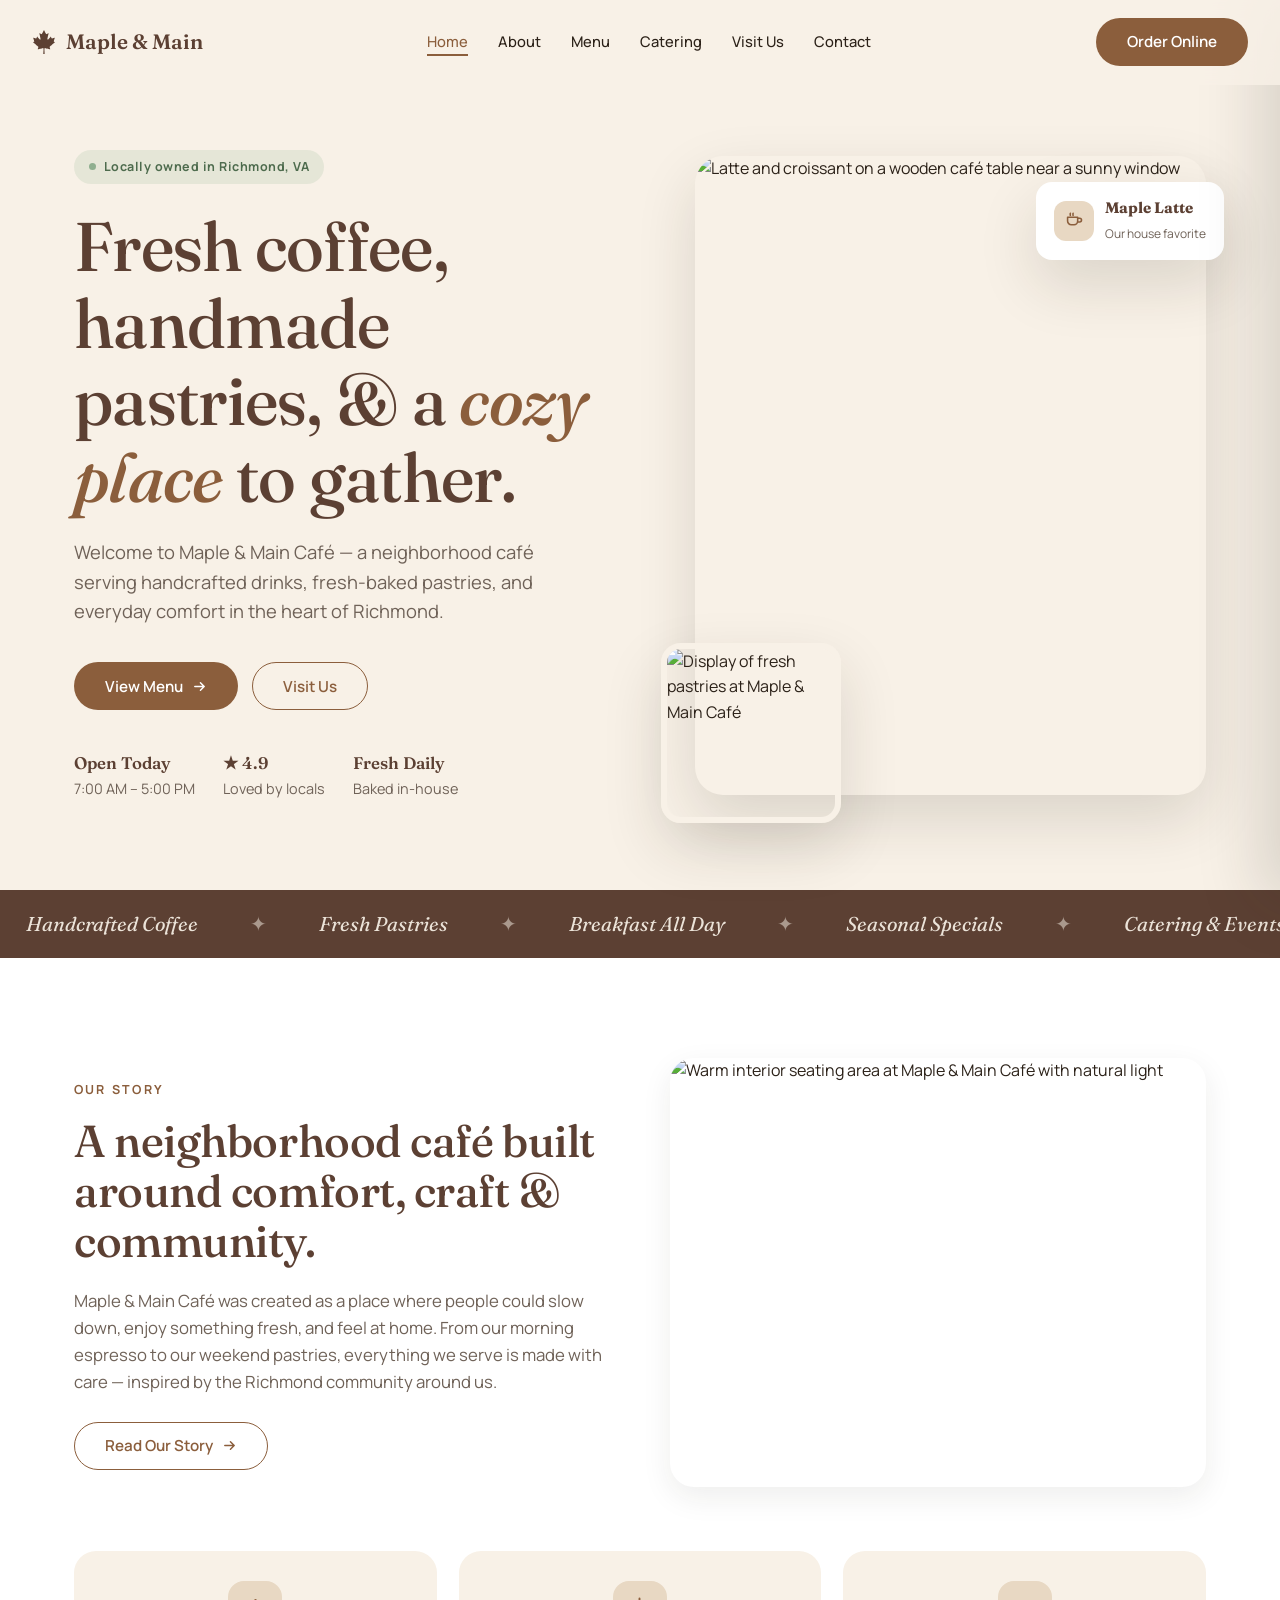
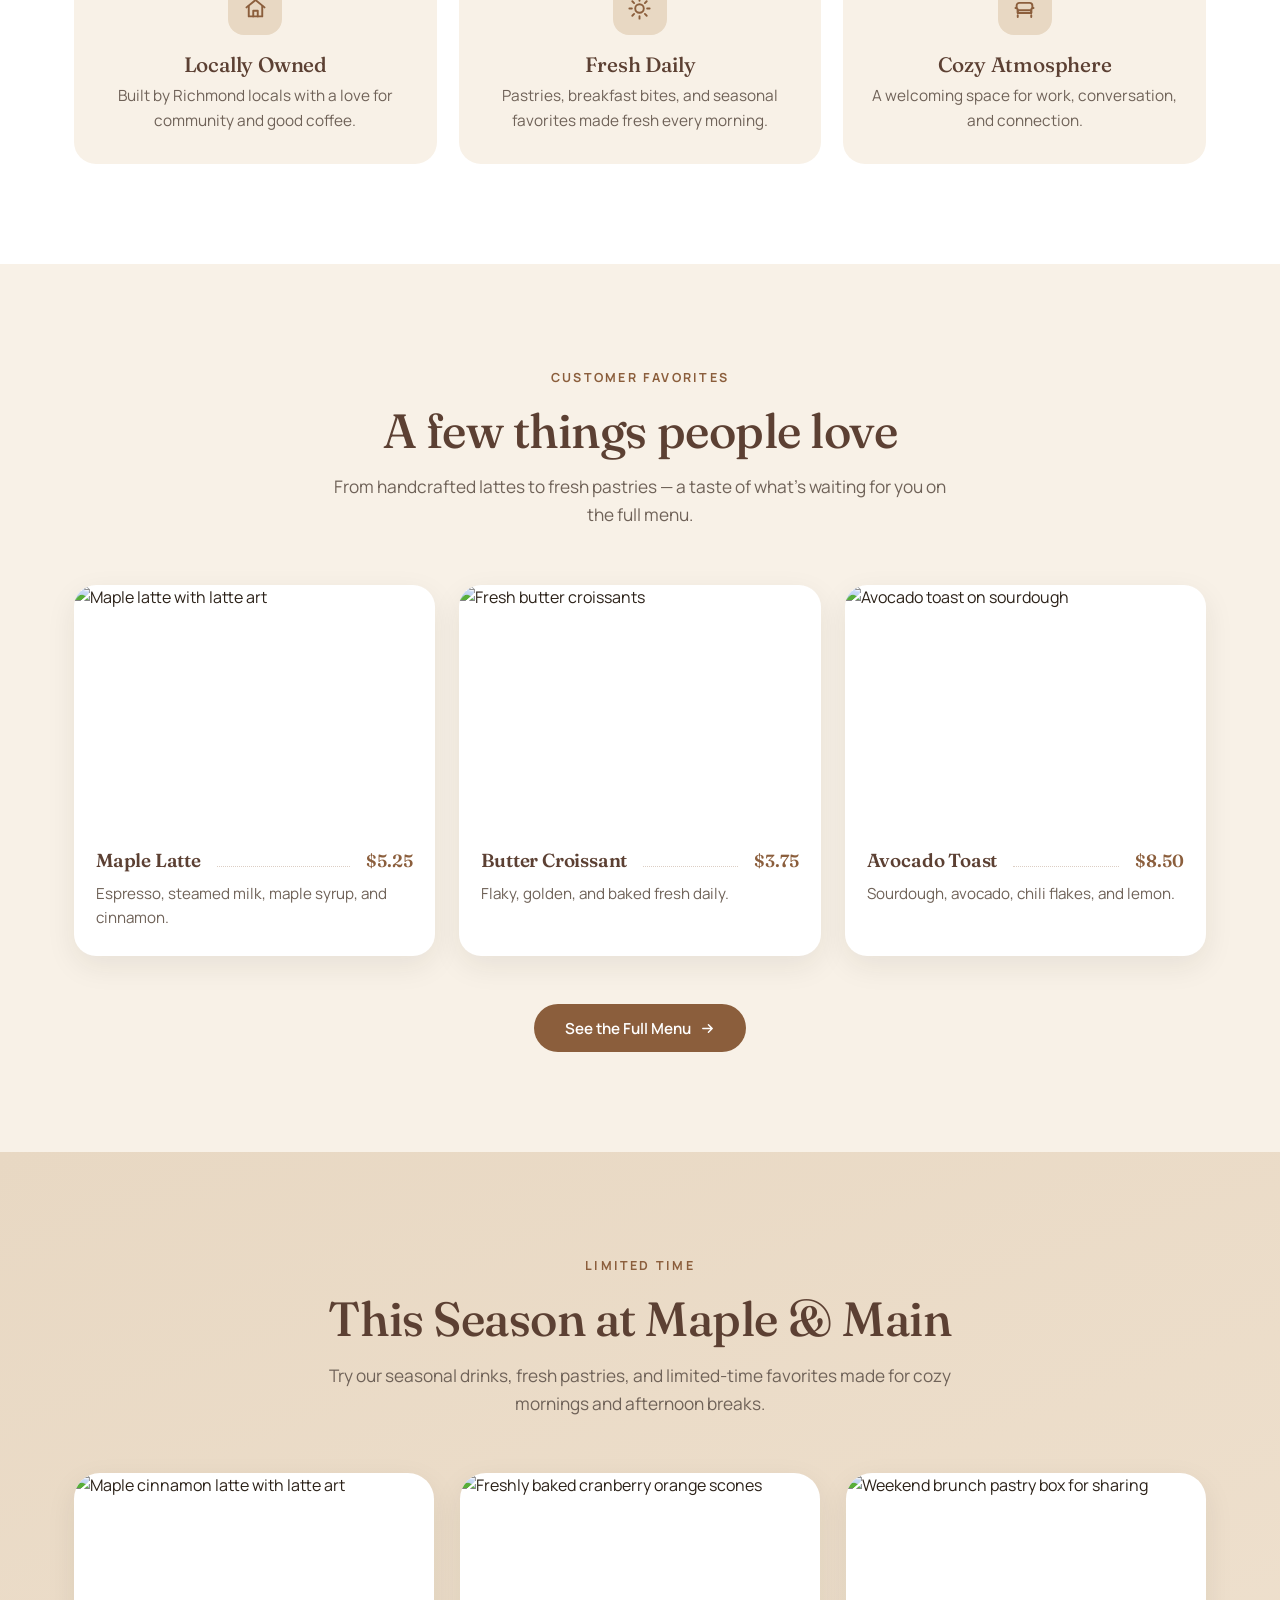
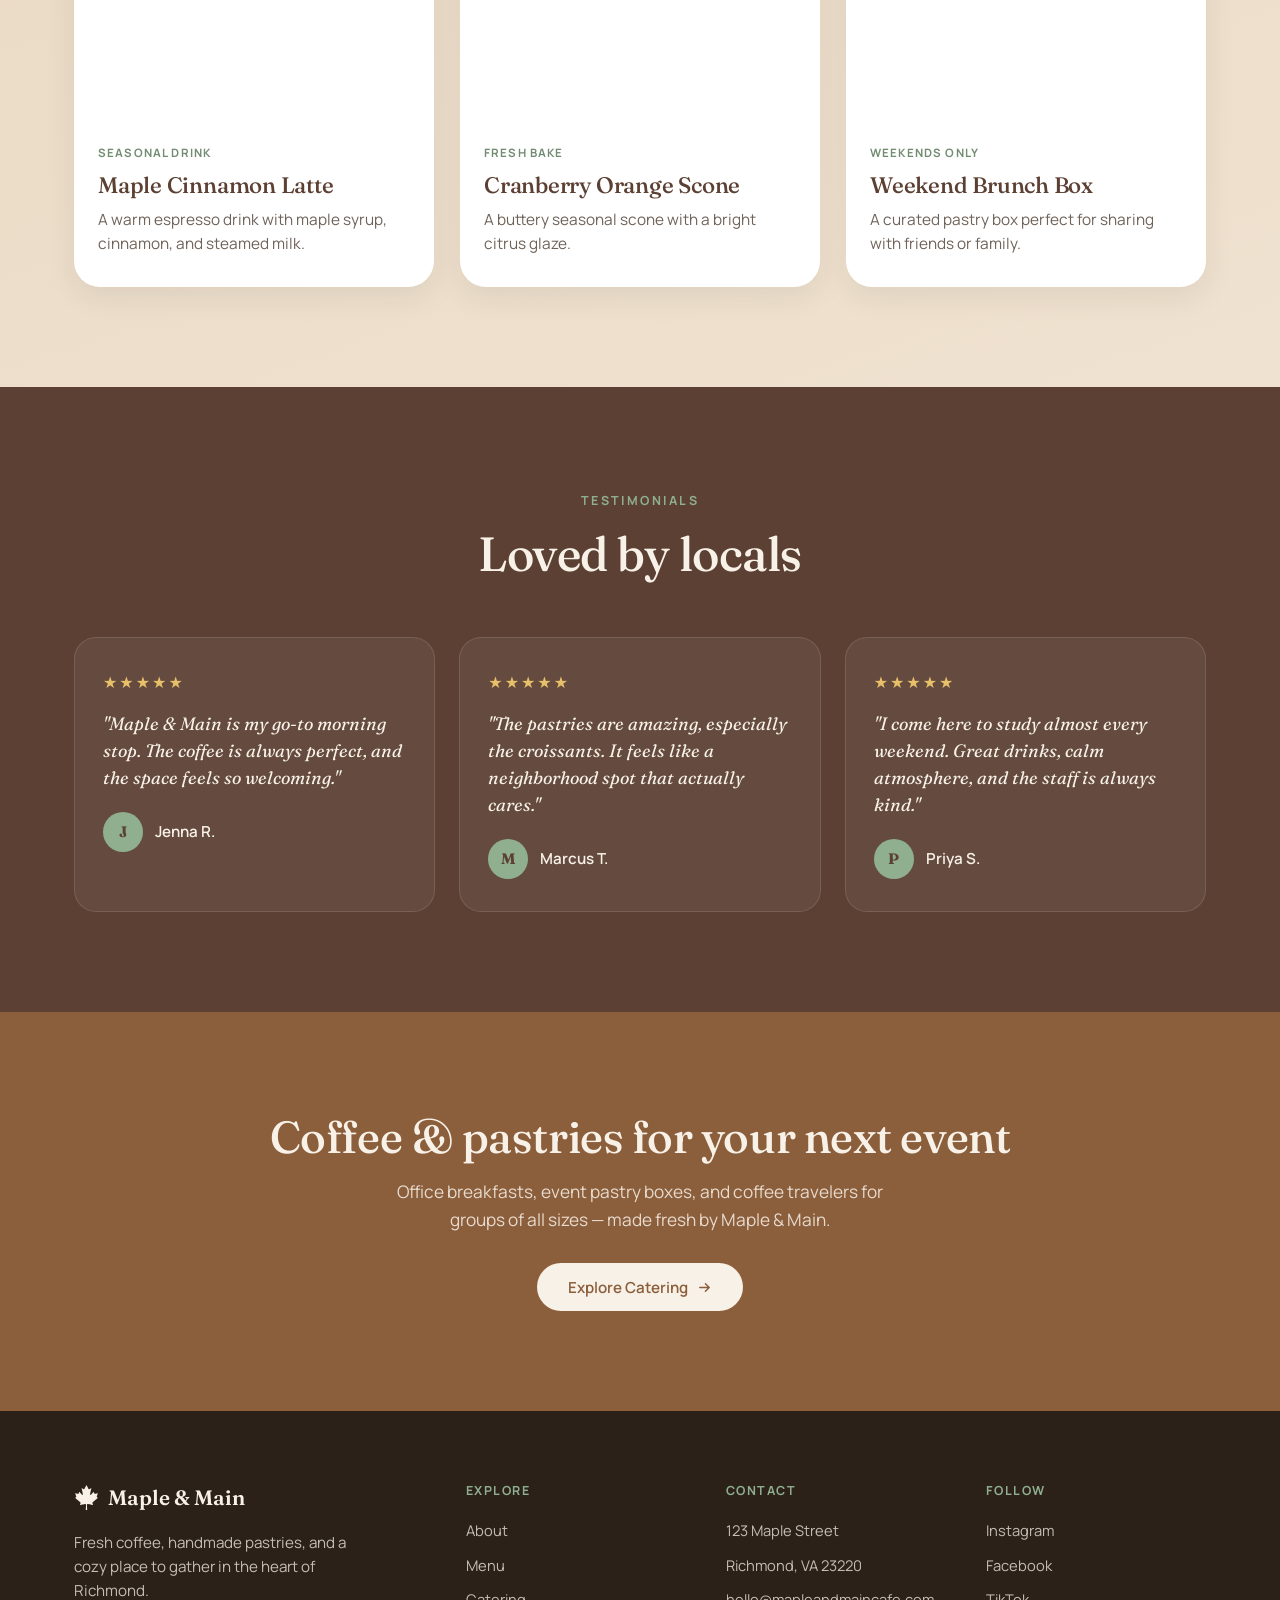
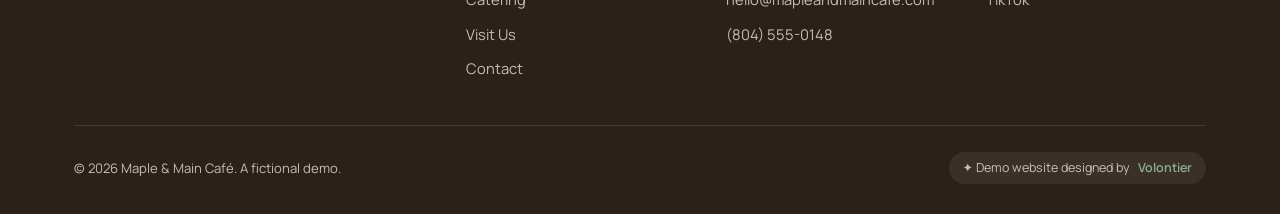
==== maple-main/index.html @ 5ce536a3 "Add Maple & Main café demo site and link from portfolio A multi-page (home, menu, about, catering, v" ====
<!DOCTYPE html>
<html lang="en">
<head>
  <meta charset="UTF-8" />
  <meta name="viewport" content="width=device-width, initial-scale=1.0" />
  <title>Maple &amp; Main Café | Coffee, Pastries &amp; Catering in Richmond, VA</title>
  <meta name="description" content="Maple & Main Café — handcrafted coffee, fresh-baked pastries, breakfast favorites, and catering in Richmond, Virginia. A cozy neighborhood café." />
  <meta name="keywords" content="Richmond café, Richmond coffee shop, local café Richmond VA, fresh pastries Richmond, café catering Richmond" />
  <meta name="robots" content="index, follow" />
  <meta name="author" content="Volontier" />
  <meta property="og:title" content="Maple & Main Café | Coffee, Pastries & Catering in Richmond, VA" />
  <meta property="og:description" content="Handcrafted coffee, fresh-baked pastries, and a cozy place to gather in the heart of Richmond." />
  <!-- Fictional demo business built by Volontier for portfolio purposes. -->
  <link rel="preconnect" href="https://fonts.googleapis.com" />
  <link rel="preconnect" href="https://fonts.gstatic.com" crossorigin />
  <link href="https://fonts.googleapis.com/css2?family=Fraunces:ital,opsz,wght@0,9..144,400;0,9..144,500;0,9..144,600;1,9..144,400&family=Manrope:wght@400;500;600;700&display=swap" rel="stylesheet" />
  <link rel="icon" type="image/svg+xml" href="leaf.svg" />
  <link rel="stylesheet" href="styles.css" />
</head>
<body>

  <nav id="nav">
    <a href="index.html" class="brand"><span class="leaf" aria-hidden="true"></span> Maple &amp; Main</a>
    <ul class="nav-links">
      <li><a href="index.html" class="active">Home</a></li>
      <li><a href="about.html">About</a></li>
      <li><a href="menu.html">Menu</a></li>
      <li><a href="catering.html">Catering</a></li>
      <li><a href="visit.html">Visit Us</a></li>
      <li><a href="contact.html">Contact</a></li>
    </ul>
    <div class="nav-right"><a href="menu.html" class="btn btn-primary">Order Online</a></div>
    <button class="hamburger" id="hamburger" aria-label="Toggle menu"><span></span><span></span><span></span></button>
  </nav>
  <div class="menu-overlay" id="overlay"></div>
  <div class="mobile-menu" id="mobileMenu">
    <a href="index.html" class="active">Home</a>
    <a href="about.html">About</a>
    <a href="menu.html">Menu</a>
    <a href="catering.html">Catering</a>
    <a href="visit.html">Visit Us</a>
    <a href="contact.html">Contact</a>
    <a href="menu.html" class="btn btn-primary">Order Online</a>
  </div>

  <!-- HERO -->
  <header class="hero">
    <div class="wrap hero-grid">
      <div class="hero-text reveal">
        <span class="badge"><span class="dot"></span> Locally owned in Richmond, VA</span>
        <h1>Fresh coffee, handmade pastries, &amp; a <span class="accent">cozy place</span> to gather.</h1>
        <p class="hero-sub">Welcome to Maple &amp; Main Café — a neighborhood café serving handcrafted drinks, fresh-baked pastries, and everyday comfort in the heart of Richmond.</p>
        <div class="hero-btns">
          <a href="menu.html" class="btn btn-primary">View Menu
            <svg width="15" height="15" viewBox="0 0 16 16" fill="none"><path d="M3 8h10M9 4l4 4-4 4" stroke="currentColor" stroke-width="1.6" stroke-linecap="round" stroke-linejoin="round"/></svg>
          </a>
          <a href="visit.html" class="btn btn-secondary">Visit Us</a>
        </div>
        <div class="hero-meta">
          <div><strong>Open Today</strong> 7:00 AM – 5:00 PM</div>
          <div><strong>★ 4.9</strong> Loved by locals</div>
          <div><strong>Fresh Daily</strong> Baked in-house</div>
        </div>
      </div>
      <div class="hero-visual reveal">
        <img class="hero-img-main" src="https://images.unsplash.com/photo-1442512595331-e89e73853f31?auto=format&fit=crop&w=900&q=80" alt="Latte and croissant on a wooden café table near a sunny window" loading="eager" />
        <img class="hero-img-float" src="https://images.unsplash.com/photo-1481833761820-0509d3217039?auto=format&fit=crop&w=400&q=80" alt="Display of fresh pastries at Maple & Main Café" loading="lazy" />
        <div class="hero-chip"><span class="chip-ic"><svg viewBox="0 0 24 24"><path d="M5 8h11v4a4 4 0 0 1-4 4H9a4 4 0 0 1-4-4V8Z"/><path d="M16 9h2.2a2 2 0 0 1 0 4H16"/><path d="M8 3.6c-.4.8 0 1.6 0 2.4M11 3.6c-.4.8 0 1.6 0 2.4"/></svg></span><div><strong>Maple Latte</strong><span>Our house favorite</span></div></div>
      </div>
    </div>
  </header>

  <!-- MARQUEE -->
  <div class="marquee" aria-hidden="true">
    <div class="marquee-track">
      <span>Handcrafted Coffee</span><span class="star">✦</span>
      <span>Fresh Pastries</span><span class="star">✦</span>
      <span>Breakfast All Day</span><span class="star">✦</span>
      <span>Seasonal Specials</span><span class="star">✦</span>
      <span>Catering &amp; Events</span><span class="star">✦</span>
      <span>Handcrafted Coffee</span><span class="star">✦</span>
      <span>Fresh Pastries</span><span class="star">✦</span>
      <span>Breakfast All Day</span><span class="star">✦</span>
      <span>Seasonal Specials</span><span class="star">✦</span>
      <span>Catering &amp; Events</span><span class="star">✦</span>
    </div>
  </div>

  <!-- ABOUT TEASER -->
  <section class="about">
    <div class="wrap">
      <div class="about-grid">
        <div class="about-text reveal">
          <span class="eyebrow">Our Story</span>
          <h2>A neighborhood café built around comfort, craft &amp; community.</h2>
          <p>Maple &amp; Main Café was created as a place where people could slow down, enjoy something fresh, and feel at home. From our morning espresso to our weekend pastries, everything we serve is made with care — inspired by the Richmond community around us.</p>
          <a href="about.html" class="btn btn-secondary" style="margin-top:8px;">Read Our Story
            <svg width="15" height="15" viewBox="0 0 16 16" fill="none"><path d="M3 8h10M9 4l4 4-4 4" stroke="currentColor" stroke-width="1.6" stroke-linecap="round" stroke-linejoin="round"/></svg>
          </a>
        </div>
        <img class="about-img reveal" src="https://images.unsplash.com/photo-1554118811-1e0d58224f24?auto=format&fit=crop&w=900&q=80" alt="Warm interior seating area at Maple & Main Café with natural light" loading="lazy" />
      </div>
      <div class="highlights">
        <div class="hl-card reveal"><div class="feat-ic"><svg viewBox="0 0 24 24"><path d="M4 11l8-6.5 8 6.5"/><path d="M6 9.8V19h12V9.8"/><path d="M10 19v-5h4v5"/></svg></div><h3>Locally Owned</h3><p>Built by Richmond locals with a love for community and good coffee.</p></div>
        <div class="hl-card reveal"><div class="feat-ic"><svg viewBox="0 0 24 24"><circle cx="12" cy="12" r="3.8"/><path d="M12 3v2.2M12 18.8V21M3 12h2.2M18.8 12H21M5.6 5.6l1.6 1.6M16.8 16.8l1.6 1.6M18.4 5.6l-1.6 1.6M7.2 16.8l-1.6 1.6"/></svg></div><h3>Fresh Daily</h3><p>Pastries, breakfast bites, and seasonal favorites made fresh every morning.</p></div>
        <div class="hl-card reveal"><div class="feat-ic"><svg viewBox="0 0 24 24"><path d="M5 11V9.5A2.5 2.5 0 0 1 7.5 7h9A2.5 2.5 0 0 1 19 9.5V11"/><path d="M4 11.5A2 2 0 0 1 6 13.5V16h12v-2.5a2 2 0 0 1 2-2"/><path d="M6 18v1.5M18 18v1.5"/><path d="M6 16v-2.5h12V16"/></svg></div><h3>Cozy Atmosphere</h3><p>A welcoming space for work, conversation, and connection.</p></div>
      </div>
    </div>
  </section>

  <!-- FEATURED FAVORITES -->
  <section>
    <div class="wrap">
      <div class="section-head center reveal">
        <span class="eyebrow">Customer Favorites</span>
        <h2>A few things people love</h2>
        <p>From handcrafted lattes to fresh pastries — a taste of what's waiting for you on the full menu.</p>
      </div>
      <div class="fav-grid">
        <article class="fav-card reveal">
          <img src="https://images.unsplash.com/photo-1572442388796-11668a67e53d?auto=format&fit=crop&w=700&q=80" alt="Maple latte with latte art" loading="lazy" />
          <div class="fav-body"><div class="mi-head"><h3>Maple Latte</h3><span class="mi-dots"></span><span class="mi-price">$5.25</span></div><p class="mi-desc">Espresso, steamed milk, maple syrup, and cinnamon.</p></div>
        </article>
        <article class="fav-card reveal">
          <img src="https://images.unsplash.com/photo-1509440159596-0249088772ff?auto=format&fit=crop&w=700&q=80" alt="Fresh butter croissants" loading="lazy" />
          <div class="fav-body"><div class="mi-head"><h3>Butter Croissant</h3><span class="mi-dots"></span><span class="mi-price">$3.75</span></div><p class="mi-desc">Flaky, golden, and baked fresh daily.</p></div>
        </article>
        <article class="fav-card reveal">
          <img src="https://images.unsplash.com/photo-1588137378633-dea1336ce1e2?auto=format&fit=crop&w=700&q=80" alt="Avocado toast on sourdough" loading="lazy" />
          <div class="fav-body"><div class="mi-head"><h3>Avocado Toast</h3><span class="mi-dots"></span><span class="mi-price">$8.50</span></div><p class="mi-desc">Sourdough, avocado, chili flakes, and lemon.</p></div>
        </article>
      </div>
      <div class="menu-cta reveal"><a href="menu.html" class="btn btn-primary">See the Full Menu
        <svg width="15" height="15" viewBox="0 0 16 16" fill="none"><path d="M3 8h10M9 4l4 4-4 4" stroke="currentColor" stroke-width="1.6" stroke-linecap="round" stroke-linejoin="round"/></svg>
      </a></div>
    </div>
  </section>

  <!-- SEASONAL SPECIALS -->
  <section class="specials">
    <div class="wrap">
      <div class="section-head center reveal">
        <span class="eyebrow">Limited Time</span>
        <h2>This Season at Maple &amp; Main</h2>
        <p>Try our seasonal drinks, fresh pastries, and limited-time favorites made for cozy mornings and afternoon breaks.</p>
      </div>
      <div class="specials-grid">
        <article class="special-card reveal">
          <img src="https://images.unsplash.com/photo-1572442388796-11668a67e53d?auto=format&fit=crop&w=700&q=80" alt="Maple cinnamon latte with latte art" loading="lazy" />
          <div class="sc-body"><span class="sc-tag">Seasonal Drink</span><h3>Maple Cinnamon Latte</h3><p>A warm espresso drink with maple syrup, cinnamon, and steamed milk.</p></div>
        </article>
        <article class="special-card reveal">
          <img src="https://images.unsplash.com/photo-1509440159596-0249088772ff?auto=format&fit=crop&w=700&q=80" alt="Freshly baked cranberry orange scones" loading="lazy" />
          <div class="sc-body"><span class="sc-tag">Fresh Bake</span><h3>Cranberry Orange Scone</h3><p>A buttery seasonal scone with a bright citrus glaze.</p></div>
        </article>
        <article class="special-card reveal">
          <img src="https://images.unsplash.com/photo-1517433670267-08bbd4be890f?auto=format&fit=crop&w=700&q=80" alt="Weekend brunch pastry box for sharing" loading="lazy" />
          <div class="sc-body"><span class="sc-tag">Weekends Only</span><h3>Weekend Brunch Box</h3><p>A curated pastry box perfect for sharing with friends or family.</p></div>
        </article>
      </div>
    </div>
  </section>

  <!-- REVIEWS -->
  <section class="reviews">
    <div class="wrap">
      <div class="section-head center reveal"><span class="eyebrow">Testimonials</span><h2>Loved by locals</h2></div>
      <div class="reviews-grid">
        <article class="review-card reveal"><div class="stars" aria-label="5 out of 5 stars">★★★★★</div><p>"Maple &amp; Main is my go-to morning stop. The coffee is always perfect, and the space feels so welcoming."</p><div class="reviewer"><span class="avatar">J</span><span>Jenna R.</span></div></article>
        <article class="review-card reveal"><div class="stars" aria-label="5 out of 5 stars">★★★★★</div><p>"The pastries are amazing, especially the croissants. It feels like a neighborhood spot that actually cares."</p><div class="reviewer"><span class="avatar">M</span><span>Marcus T.</span></div></article>
        <article class="review-card reveal"><div class="stars" aria-label="5 out of 5 stars">★★★★★</div><p>"I come here to study almost every weekend. Great drinks, calm atmosphere, and the staff is always kind."</p><div class="reviewer"><span class="avatar">P</span><span>Priya S.</span></div></article>
      </div>
    </div>
  </section>

  <!-- CATERING CTA BAND -->
  <section class="cta-band">
    <div class="wrap reveal">
      <h2>Coffee &amp; pastries for your next event</h2>
      <p>Office breakfasts, event pastry boxes, and coffee travelers for groups of all sizes — made fresh by Maple &amp; Main.</p>
      <a href="catering.html" class="btn btn-light">Explore Catering
        <svg width="15" height="15" viewBox="0 0 16 16" fill="none"><path d="M3 8h10M9 4l4 4-4 4" stroke="currentColor" stroke-width="1.6" stroke-linecap="round" stroke-linejoin="round"/></svg>
      </a>
    </div>
  </section>

  <!-- FOOTER -->
  <footer>
    <div class="wrap">
      <div class="footer-grid">
        <div class="footer-brand">
          <a href="index.html" class="brand"><span class="leaf" aria-hidden="true"></span> Maple &amp; Main</a>
          <p>Fresh coffee, handmade pastries, and a cozy place to gather in the heart of Richmond.</p>
        </div>
        <div class="footer-col"><h4>Explore</h4><ul><li><a href="about.html">About</a></li><li><a href="menu.html">Menu</a></li><li><a href="catering.html">Catering</a></li><li><a href="visit.html">Visit Us</a></li><li><a href="contact.html">Contact</a></li></ul></div>
        <div class="footer-col"><h4>Contact</h4><ul><li>123 Maple Street</li><li>Richmond, VA 23220</li><li><a href="mailto:hello@mapleandmaincafe.com">hello@mapleandmaincafe.com</a></li><li><a href="tel:+18045550148">(804) 555-0148</a></li></ul></div>
        <div class="footer-col"><h4>Follow</h4><ul><li><a href="#">Instagram</a></li><li><a href="#">Facebook</a></li><li><a href="#">TikTok</a></li></ul></div>
      </div>
      <div class="footer-bottom">
        <span>© 2026 Maple &amp; Main Café. A fictional demo.</span>
        <span class="demo-credit">✦ Demo website designed by <a href="../portfolio.html">Volontier</a></span>
      </div>
    </div>
  </footer>

  <button class="to-top" id="toTop" aria-label="Back to top">↑</button>
  <script src="script.js"></script>
</body>
</html>
---- maple-main/styles.css ----
/* =====================================================
   MAPLE & MAIN CAFÉ — shared styles (multi-page demo)
   Demo website designed by Volontier for portfolio use.
   ===================================================== */

:root {
  --cream:      #F8F1E7;
  --warm-brown: #5C4033;
  --coffee:     #8B5E3C;
  --coffee-dk:  #6F472E;
  --sage:       #8FAF8F;
  --beige:      #E8D8C3;
  --dark:       #2B2118;
  --muted:      #6F6258;
  --white:      #FFFFFF;
  --shadow:     0 10px 30px rgba(43, 33, 24, 0.08);
  --shadow-lg:  0 24px 60px rgba(43, 33, 24, 0.14);
  --ease:       cubic-bezier(0.22, 1, 0.36, 1);
  --maxw:       1180px;
}

* { margin: 0; padding: 0; box-sizing: border-box; }

html { scroll-behavior: smooth; scroll-padding-top: 88px; }

body {
  font-family: 'Manrope', system-ui, sans-serif;
  color: var(--dark);
  background: var(--cream);
  line-height: 1.6;
  -webkit-font-smoothing: antialiased;
  overflow-x: hidden;
}

h1, h2, h3, .display {
  font-family: 'Fraunces', Georgia, serif;
  font-weight: 500;
  color: var(--warm-brown);
  line-height: 1.12;
  letter-spacing: -0.01em;
}

a { color: inherit; text-decoration: none; }
img { display: block; max-width: 100%; }

.wrap { max-width: var(--maxw); margin: 0 auto; padding: 0 24px; }

section { padding: 100px 0; }

.eyebrow {
  font-size: 0.78rem;
  font-weight: 700;
  letter-spacing: 0.18em;
  text-transform: uppercase;
  color: var(--coffee);
  margin-bottom: 16px;
  display: inline-block;
}

.section-head { max-width: 640px; margin-bottom: 56px; }
.section-head.center { margin-left: auto; margin-right: auto; text-align: center; }
.section-head h2 { font-size: clamp(2rem, 4vw, 3rem); margin-bottom: 16px; }
.section-head p { color: var(--muted); font-size: 1.08rem; }

/* ---------- Buttons ---------- */
.btn {
  display: inline-flex; align-items: center; gap: 9px;
  font-family: 'Manrope', sans-serif;
  font-weight: 600; font-size: 0.95rem;
  padding: 15px 30px; border-radius: 999px;
  cursor: pointer; border: 1.5px solid transparent;
  transition: transform 0.25s var(--ease), background 0.25s, box-shadow 0.25s, color 0.25s;
  min-height: 48px; line-height: 1;
}
.btn svg { transition: transform 0.25s var(--ease); }
.btn:hover svg { transform: translateX(3px); }
.btn-primary { background: var(--coffee); color: var(--white); }
.btn-primary:hover { background: var(--coffee-dk); transform: translateY(-2px); box-shadow: 0 12px 26px rgba(139,94,60,0.32); }
.btn-secondary { background: transparent; color: var(--coffee); border-color: var(--coffee); }
.btn-secondary:hover { background: var(--beige); transform: translateY(-2px); }
.btn-light { background: var(--white); color: var(--warm-brown); }
.btn-light:hover { transform: translateY(-2px); box-shadow: var(--shadow); }

/* ---------- Nav ---------- */
nav {
  position: fixed; top: 0; left: 0; right: 0; z-index: 100;
  display: flex; align-items: center; justify-content: space-between;
  padding: 18px 32px;
  background: rgba(248, 241, 231, 0.82);
  backdrop-filter: blur(14px);
  -webkit-backdrop-filter: blur(14px);
  border-bottom: 1px solid transparent;
  transition: padding 0.3s var(--ease), background 0.3s, border-color 0.3s, box-shadow 0.3s;
}
nav.scrolled { padding: 12px 32px; border-color: rgba(92,64,51,0.1); box-shadow: 0 4px 24px rgba(43,33,24,0.05); }
.brand { display: flex; align-items: center; gap: 9px; font-family: 'Fraunces', serif; font-size: 1.3rem; font-weight: 600; color: var(--warm-brown); }
.brand .leaf {
  width: 1.2em; height: 1.2em; flex-shrink: 0;
  background-color: currentColor;
  -webkit-mask: url('leaf.svg?v=2') center / contain no-repeat;
  mask: url('leaf.svg?v=2') center / contain no-repeat;
  display: inline-block;
}

/* ---------- Icon system ---------- */
.line-ic {
  width: 22px; height: 22px; flex-shrink: 0;
  stroke: var(--coffee); fill: none; stroke-width: 1.6;
  stroke-linecap: round; stroke-linejoin: round;
}
.feat-ic {
  width: 54px; height: 54px; border-radius: 16px; flex-shrink: 0;
  background: var(--beige); color: var(--coffee);
  display: grid; place-items: center;
}
.feat-ic svg {
  width: 27px; height: 27px;
  stroke: currentColor; fill: none; stroke-width: 1.7;
  stroke-linecap: round; stroke-linejoin: round;
}
.nav-links { display: flex; align-items: center; gap: 30px; list-style: none; }
.nav-links a { font-size: 0.92rem; font-weight: 500; color: var(--dark); position: relative; transition: color 0.2s; }
.nav-links a::after { content: ''; position: absolute; left: 0; bottom: -5px; width: 0; height: 2px; background: var(--coffee); transition: width 0.28s var(--ease); }
.nav-links a:hover { color: var(--coffee); }
.nav-links a:hover::after { width: 100%; }
.nav-links a.active { color: var(--coffee); }
.nav-links a.active::after { width: 100%; }
.nav-right { display: flex; align-items: center; gap: 18px; }

.hamburger { display: none; flex-direction: column; gap: 5px; cursor: pointer; padding: 6px; background: none; border: none; }
.hamburger span { width: 24px; height: 2px; background: var(--warm-brown); border-radius: 2px; transition: transform 0.3s, opacity 0.3s; }
.hamburger.open span:nth-child(1) { transform: translateY(7px) rotate(45deg); }
.hamburger.open span:nth-child(2) { opacity: 0; }
.hamburger.open span:nth-child(3) { transform: translateY(-7px) rotate(-45deg); }

.mobile-menu {
  position: fixed; top: 0; right: 0; bottom: 0; width: min(78vw, 320px);
  background: var(--cream); z-index: 99; padding: 100px 32px 32px;
  display: flex; flex-direction: column; gap: 6px;
  transform: translateX(100%); transition: transform 0.4s var(--ease);
  box-shadow: -20px 0 60px rgba(43,33,24,0.15);
}
.mobile-menu.open { transform: translateX(0); }
.mobile-menu a { font-family: 'Fraunces', serif; font-size: 1.3rem; color: var(--warm-brown); padding: 12px 0; border-bottom: 1px solid rgba(92,64,51,0.08); }
.mobile-menu a.active { color: var(--coffee); }
.mobile-menu .btn { margin-top: 20px; justify-content: center; }
.menu-overlay { position: fixed; inset: 0; background: rgba(43,33,24,0.4); z-index: 98; opacity: 0; pointer-events: none; transition: opacity 0.3s; }
.menu-overlay.open { opacity: 1; pointer-events: auto; }

/* ---------- Page hero (interior pages) ---------- */
.page-hero {
  padding: 160px 0 70px;
  text-align: center;
  background: linear-gradient(170deg, var(--beige) 0%, var(--cream) 100%);
  position: relative;
}
.page-hero h1 { font-size: clamp(2.4rem, 5vw, 3.6rem); margin-bottom: 16px; }
.page-hero h1 .accent { font-style: italic; color: var(--coffee); }
.page-hero p { color: var(--muted); font-size: 1.12rem; max-width: 580px; margin: 0 auto; }
.crumbs { font-size: 0.82rem; color: var(--muted); margin-bottom: 18px; }
.crumbs a { color: var(--coffee); font-weight: 600; }
.crumbs span { margin: 0 8px; opacity: 0.5; }

/* ---------- Home hero ---------- */
.hero { padding: 150px 0 90px; position: relative; }
.hero-grid { display: grid; grid-template-columns: 1.05fr 0.95fr; gap: 56px; align-items: center; }
.badge {
  display: inline-flex; align-items: center; gap: 8px;
  background: rgba(143,175,143,0.18); color: #4d6b4d;
  font-size: 0.78rem; font-weight: 700; letter-spacing: 0.04em;
  padding: 7px 15px; border-radius: 999px; margin-bottom: 24px;
}
.badge .dot { width: 7px; height: 7px; border-radius: 50%; background: var(--sage); }
.hero h1 { font-size: clamp(2.6rem, 5.4vw, 4.3rem); margin-bottom: 22px; }
.hero h1 .accent { font-style: italic; color: var(--coffee); }
.hero-sub { font-size: 1.15rem; color: var(--muted); max-width: 480px; margin-bottom: 36px; }
.hero-btns { display: flex; gap: 14px; flex-wrap: wrap; }
.hero-meta { display: flex; gap: 28px; margin-top: 40px; flex-wrap: wrap; }
.hero-meta div { font-size: 0.9rem; color: var(--muted); }
.hero-meta strong { display: block; font-family: 'Fraunces', serif; font-size: 1.05rem; color: var(--warm-brown); font-weight: 600; }

.hero-visual { position: relative; }
.hero-img-main { width: 100%; aspect-ratio: 4/5; object-fit: cover; border-radius: 28px; box-shadow: var(--shadow-lg); }
.hero-img-float {
  position: absolute; bottom: -28px; left: -34px;
  width: 180px; aspect-ratio: 1; object-fit: cover;
  border-radius: 20px; border: 6px solid var(--cream); box-shadow: var(--shadow-lg);
}
.hero-chip {
  position: absolute; top: 26px; right: -18px;
  background: var(--white); border-radius: 16px; padding: 14px 18px;
  box-shadow: var(--shadow-lg); display: flex; align-items: center; gap: 11px;
}
.hero-chip .chip-icon { font-size: 1.5rem; }
.hero-chip strong { font-family: 'Fraunces', serif; color: var(--warm-brown); font-size: 0.95rem; display: block; }
.hero-chip span { font-size: 0.75rem; color: var(--muted); }

/* ---------- Marquee ---------- */
.marquee { background: var(--warm-brown); color: var(--cream); padding: 18px 0; overflow: hidden; white-space: nowrap; }
.marquee-track { display: inline-flex; gap: 0; animation: scroll 28s linear infinite; }
.marquee-track span { font-family: 'Fraunces', serif; font-style: italic; font-size: 1.25rem; padding: 0 26px; opacity: 0.92; }
.marquee-track .star { opacity: 0.5; font-style: normal; }
@keyframes scroll { to { transform: translateX(-50%); } }

/* ---------- About ---------- */
.about { background: var(--white); }
.about-grid { display: grid; grid-template-columns: 1fr 1fr; gap: 60px; align-items: center; }
.about-text h2 { font-size: clamp(1.9rem, 3.6vw, 2.8rem); margin-bottom: 22px; }
.about-text p { color: var(--muted); margin-bottom: 18px; font-size: 1.05rem; }
.about-img { width: 100%; aspect-ratio: 5/4; object-fit: cover; border-radius: 24px; box-shadow: var(--shadow); }
.highlights { display: grid; grid-template-columns: repeat(3, 1fr); gap: 22px; margin-top: 64px; }
.hl-card { background: var(--cream); border-radius: 22px; padding: 30px 26px; text-align: center; transition: transform 0.3s var(--ease), box-shadow 0.3s; }
.hl-card:hover { transform: translateY(-5px); box-shadow: var(--shadow); }
.hl-card .feat-ic { margin: 0 auto 18px; }
.hl-card h3 { font-size: 1.3rem; margin-bottom: 8px; }
.hl-card p { color: var(--muted); font-size: 0.96rem; }

/* values list (about page) */
.values { background: var(--cream); }
.values-grid { display: grid; grid-template-columns: repeat(2, 1fr); gap: 24px; }
.value-card { background: var(--white); border-radius: 20px; padding: 30px 28px; box-shadow: var(--shadow); display: flex; gap: 20px; align-items: flex-start; transition: transform 0.3s var(--ease), box-shadow 0.3s; }
.value-card:hover { transform: translateY(-4px); box-shadow: var(--shadow-lg); }
.value-card h3 { font-size: 1.25rem; margin-bottom: 6px; }
.value-card p { color: var(--muted); font-size: 0.97rem; }

/* about — story + stats + founder note */
.about-lead { font-size: 1.18rem; color: var(--dark); margin-bottom: 18px; }
.stat-band { background: var(--warm-brown); }
.stat-grid { display: grid; grid-template-columns: repeat(4, 1fr); gap: 28px; text-align: center; }
.stat-item .stat-num { font-family: 'Fraunces', serif; font-size: clamp(2.2rem, 4vw, 3rem); font-weight: 600; color: var(--cream); line-height: 1; }
.stat-item .stat-label { color: rgba(248,241,231,0.7); font-size: 0.9rem; margin-top: 10px; letter-spacing: 0.03em; }
.founder { background: var(--white); }
.founder-card { max-width: 860px; margin: 0 auto; text-align: center; }
.founder-quote { font-family: 'Fraunces', serif; font-style: italic; font-size: clamp(1.4rem, 3vw, 2rem); line-height: 1.4; color: var(--warm-brown); margin-bottom: 28px; }
.founder-quote::before { content: '“'; color: var(--coffee); }
.founder-quote::after { content: '”'; color: var(--coffee); }
.founder-meta { display: flex; align-items: center; gap: 14px; justify-content: center; }
.founder-meta img { width: 56px; height: 56px; border-radius: 50%; object-fit: cover; }
.founder-meta .fm-name { font-family: 'Fraunces', serif; font-weight: 600; color: var(--warm-brown); font-size: 1.05rem; }
.founder-meta .fm-role { color: var(--muted); font-size: 0.88rem; }

/* hero chip icon badge */
.hero-chip .chip-ic {
  width: 40px; height: 40px; border-radius: 12px; flex-shrink: 0;
  background: var(--beige); color: var(--coffee); display: grid; place-items: center;
}
.hero-chip .chip-ic svg { width: 22px; height: 22px; stroke: currentColor; fill: none; stroke-width: 1.7; stroke-linecap: round; stroke-linejoin: round; }

/* ---------- Menu ---------- */
.menu-tabs { display: flex; flex-wrap: wrap; gap: 10px; justify-content: center; margin-bottom: 44px; }
.tab {
  font-family: 'Manrope', sans-serif; font-weight: 600; font-size: 0.9rem;
  padding: 10px 22px; border-radius: 999px; border: 1.5px solid var(--beige);
  background: transparent; color: var(--muted); cursor: pointer; transition: all 0.25s var(--ease);
}
.tab:hover { border-color: var(--coffee); color: var(--coffee); }
.tab.active { background: var(--coffee); border-color: var(--coffee); color: var(--white); }
.menu-panel { display: none; }
.menu-panel.active { display: block; animation: fadeUp 0.5s var(--ease); }
.menu-list { display: grid; grid-template-columns: 1fr 1fr; gap: 14px 48px; max-width: 940px; margin: 0 auto; }
.menu-item { display: flex; flex-direction: column; padding: 18px 0; border-bottom: 1px dashed rgba(139,94,60,0.2); }
.mi-head { display: flex; align-items: baseline; justify-content: space-between; gap: 12px; }
.mi-head h3 { font-size: 1.18rem; font-weight: 600; }
.mi-dots { flex: 1; border-bottom: 1.5px dotted rgba(139,94,60,0.3); margin: 0 4px 5px; }
.mi-price { font-family: 'Fraunces', serif; font-weight: 600; color: var(--coffee); font-size: 1.1rem; white-space: nowrap; }
.mi-desc { color: var(--muted); font-size: 0.95rem; margin-top: 4px; }
.menu-cta { text-align: center; margin-top: 48px; }

/* elevated menu — featured item per category */
.menu-feature {
  display: grid; grid-template-columns: 0.85fr 1.15fr; gap: 0;
  background: var(--white); border-radius: 24px; overflow: hidden;
  box-shadow: var(--shadow); margin-bottom: 44px; max-width: 940px; margin-left: auto; margin-right: auto;
}
.menu-feature img { width: 100%; height: 100%; min-height: 280px; object-fit: cover; }
.menu-feature-info { padding: 38px 36px; display: flex; flex-direction: column; justify-content: center; }
.menu-feature-info .feat-tag {
  display: inline-flex; align-items: center; gap: 7px; align-self: flex-start;
  background: rgba(143,175,143,0.18); color: #4d6b4d;
  font-size: 0.72rem; font-weight: 700; letter-spacing: 0.08em; text-transform: uppercase;
  padding: 6px 13px; border-radius: 999px; margin-bottom: 16px;
}
.menu-feature-info h3 { font-size: 1.7rem; margin-bottom: 8px; }
.menu-feature-info .feat-price { font-family: 'Fraunces', serif; font-weight: 600; color: var(--coffee); font-size: 1.3rem; margin-bottom: 12px; }
.menu-feature-info p { color: var(--muted); font-size: 1rem; }
.menu-cat-label { text-align: center; font-family: 'Fraunces', serif; color: var(--warm-brown); font-size: 0.8rem; letter-spacing: 0.18em; text-transform: uppercase; margin-bottom: 22px; opacity: 0.7; }

/* featured favorites cards (home) */
.fav-grid { display: grid; grid-template-columns: repeat(3, 1fr); gap: 24px; }
.fav-card { background: var(--white); border-radius: 22px; overflow: hidden; box-shadow: var(--shadow); transition: transform 0.35s var(--ease); }
.fav-card:hover { transform: translateY(-6px); }
.fav-card img { width: 100%; aspect-ratio: 3/2; object-fit: cover; }
.fav-body { padding: 22px 22px 26px; }
.fav-body .mi-head { margin-bottom: 6px; }
.fav-body .mi-desc { margin-top: 0; }

/* ---------- Specials ---------- */
.specials { background: linear-gradient(160deg, var(--beige) 0%, #f0e2d0 100%); }
.specials-grid { display: grid; grid-template-columns: repeat(3, 1fr); gap: 26px; }
.special-card { background: var(--white); border-radius: 26px; overflow: hidden; box-shadow: var(--shadow); transition: transform 0.35s var(--ease); }
.special-card:hover { transform: translateY(-6px); }
.special-card img { width: 100%; aspect-ratio: 3/2; object-fit: cover; }
.sc-body { padding: 26px 24px 30px; }
.sc-tag { font-size: 0.72rem; font-weight: 700; letter-spacing: 0.1em; text-transform: uppercase; color: var(--sage); filter: brightness(0.8); }
.sc-body h3 { font-size: 1.4rem; margin: 8px 0 10px; }
.sc-body p { color: var(--muted); font-size: 0.96rem; }
.specials-cta { text-align: center; margin-top: 50px; }

/* ---------- Gallery ---------- */
.gallery-grid { display: grid; grid-template-columns: repeat(4, 1fr); grid-auto-rows: 200px; gap: 16px; }
.gallery-grid figure { overflow: hidden; border-radius: 18px; margin: 0; }
.gallery-grid img { width: 100%; height: 100%; object-fit: cover; transition: transform 0.6s var(--ease); }
.gallery-grid figure:hover img { transform: scale(1.07); }
.g-tall { grid-row: span 2; }
.g-wide { grid-column: span 2; }

/* ---------- Reviews ---------- */
.reviews { background: var(--warm-brown); color: var(--cream); }
.reviews .eyebrow { color: var(--sage); }
.reviews .section-head h2 { color: var(--cream); }
.reviews-grid { display: grid; grid-template-columns: repeat(3, 1fr); gap: 24px; }
.review-card { background: rgba(255,255,255,0.06); border: 1px solid rgba(248,241,231,0.12); border-radius: 22px; padding: 32px 28px; transition: transform 0.3s var(--ease), background 0.3s; }
.review-card:hover { transform: translateY(-5px); background: rgba(255,255,255,0.1); }
.stars { color: #E8C06A; letter-spacing: 2px; margin-bottom: 16px; font-size: 1rem; }
.review-card p { font-family: 'Fraunces', serif; font-style: italic; font-size: 1.12rem; line-height: 1.5; color: var(--cream); margin-bottom: 20px; }
.reviewer { display: flex; align-items: center; gap: 12px; }
.reviewer .avatar { width: 40px; height: 40px; border-radius: 50%; background: var(--sage); color: var(--warm-brown); display: grid; place-items: center; font-weight: 700; font-family: 'Fraunces', serif; }
.reviewer span { font-weight: 600; font-size: 0.95rem; }

/* ---------- Catering ---------- */
.catering-grid { display: grid; grid-template-columns: 0.9fr 1.1fr; gap: 60px; align-items: center; }
.catering-img { width: 100%; aspect-ratio: 4/3; object-fit: cover; border-radius: 24px; box-shadow: var(--shadow); }
.catering-text h2 { font-size: clamp(1.9rem, 3.6vw, 2.7rem); margin-bottom: 18px; }
.catering-text > p { color: var(--muted); font-size: 1.05rem; margin-bottom: 30px; }
.cat-options { display: flex; flex-direction: column; gap: 14px; margin-bottom: 34px; }
.cat-opt { display: flex; gap: 16px; align-items: flex-start; background: var(--white); border-radius: 16px; padding: 18px 20px; box-shadow: var(--shadow); }
.cat-opt .feat-ic { width: 46px; height: 46px; border-radius: 13px; }
.cat-opt .feat-ic svg { width: 23px; height: 23px; }
.cat-opt h3 { font-size: 1.12rem; margin-bottom: 3px; }
.cat-opt p { color: var(--muted); font-size: 0.92rem; }

/* catering steps (catering page) */
.steps { background: var(--white); }
.steps-grid { display: grid; grid-template-columns: repeat(3, 1fr); gap: 26px; }
.step-card { text-align: center; padding: 20px; }
.step-num { width: 52px; height: 52px; border-radius: 50%; background: var(--beige); color: var(--warm-brown); font-family: 'Fraunces', serif; font-size: 1.4rem; font-weight: 600; display: grid; place-items: center; margin: 0 auto 18px; }
.step-card h3 { font-size: 1.25rem; margin-bottom: 8px; }
.step-card p { color: var(--muted); font-size: 0.97rem; }

/* ---------- Visit ---------- */
.visit { background: var(--white); }
.visit-grid { display: grid; grid-template-columns: 1fr 1.1fr; gap: 50px; align-items: stretch; }
.visit-info h2 { font-size: clamp(1.9rem, 3.6vw, 2.7rem); margin-bottom: 28px; }
.info-row { display: flex; gap: 16px; align-items: flex-start; padding: 18px 0; border-bottom: 1px solid rgba(92,64,51,0.1); }
.info-row .line-ic { width: 24px; height: 24px; margin-top: 2px; }
.info-row h4 { font-size: 0.78rem; letter-spacing: 0.1em; text-transform: uppercase; color: var(--coffee); margin-bottom: 4px; }
.info-row p { color: var(--dark); font-size: 1rem; }
.info-row .muted { color: var(--muted); font-size: 0.92rem; }
.visit-btns { display: flex; gap: 12px; margin-top: 28px; flex-wrap: wrap; }
.map-box {
  position: relative; border-radius: 24px; overflow: hidden; min-height: 420px;
  background:
    linear-gradient(135deg, rgba(143,175,143,0.25), rgba(139,94,60,0.15)),
    repeating-linear-gradient(0deg, transparent, transparent 38px, rgba(92,64,51,0.07) 38px, rgba(92,64,51,0.07) 40px),
    repeating-linear-gradient(90deg, transparent, transparent 38px, rgba(92,64,51,0.07) 38px, rgba(92,64,51,0.07) 40px),
    var(--beige);
  box-shadow: var(--shadow);
}
.map-road { position: absolute; background: var(--cream); }
.map-road.r1 { top: 0; bottom: 0; left: 42%; width: 26px; transform: rotate(7deg); }
.map-road.r2 { left: 0; right: 0; top: 55%; height: 22px; }
.map-pin { position: absolute; top: 44%; left: 46%; transform: translate(-50%, -100%); display: flex; flex-direction: column; align-items: center; gap: 6px; text-align: center; }
.map-pin .pin-dot { font-size: 2.4rem; filter: drop-shadow(0 6px 8px rgba(43,33,24,0.3)); }
.map-pin .pin-label { background: var(--white); padding: 6px 14px; border-radius: 999px; font-size: 0.82rem; font-weight: 600; color: var(--warm-brown); box-shadow: var(--shadow); }
.map-badge { position: absolute; bottom: 16px; left: 16px; background: rgba(248,241,231,0.9); padding: 6px 13px; border-radius: 999px; font-size: 0.72rem; font-weight: 600; color: var(--muted); }

/* ---------- Contact ---------- */
.contact-grid { display: grid; grid-template-columns: 0.85fr 1.15fr; gap: 56px; align-items: start; }
.contact-aside h2 { font-size: clamp(1.9rem, 3.6vw, 2.6rem); margin-bottom: 18px; }
.contact-aside p { color: var(--muted); font-size: 1.05rem; margin-bottom: 26px; }
.contact-aside .ca-detail { display: flex; align-items: center; gap: 12px; margin-bottom: 14px; font-size: 0.98rem; }
.contact-aside .ca-detail .line-ic { width: 21px; height: 21px; }
form { background: var(--white); border-radius: 26px; padding: 38px 34px; box-shadow: var(--shadow); }
.field { margin-bottom: 20px; }
.field label { display: block; font-size: 0.85rem; font-weight: 600; color: var(--warm-brown); margin-bottom: 7px; }
.field input, .field select, .field textarea {
  width: 100%; font-family: 'Manrope', sans-serif; font-size: 0.98rem;
  padding: 13px 15px; border: 1.5px solid var(--beige); border-radius: 12px;
  background: var(--cream); color: var(--dark); transition: border-color 0.2s, box-shadow 0.2s;
}
.field input:focus, .field select:focus, .field textarea:focus {
  outline: none; border-color: var(--coffee); box-shadow: 0 0 0 3px rgba(139,94,60,0.12); background: var(--white);
}
.field textarea { resize: vertical; min-height: 120px; }
.field-row { display: grid; grid-template-columns: 1fr 1fr; gap: 16px; }
form .btn { width: 100%; justify-content: center; margin-top: 8px; }
.form-success {
  display: none; text-align: center; padding: 30px 20px;
  background: rgba(143,175,143,0.14); border-radius: 16px; margin-top: 6px;
}
.form-success.show { display: block; animation: fadeUp 0.5s var(--ease); }
.form-success .fs-ic { font-size: 2.4rem; }
.form-success h3 { font-size: 1.3rem; margin: 8px 0; }
.form-success p { color: var(--muted); font-size: 0.95rem; }
.form-note { text-align: center; font-size: 0.78rem; color: var(--muted); margin-top: 16px; }

/* ---------- CTA band ---------- */
.cta-band { background: var(--coffee); color: var(--cream); text-align: center; }
.cta-band h2 { color: var(--cream); font-size: clamp(1.9rem, 4vw, 2.8rem); margin-bottom: 16px; }
.cta-band p { color: rgba(248,241,231,0.85); font-size: 1.08rem; max-width: 520px; margin: 0 auto 30px; }
.cta-band .btn-light { background: var(--cream); color: var(--coffee); }

/* ---------- Footer ---------- */
footer { background: var(--dark); color: rgba(248,241,231,0.75); padding: 70px 0 30px; }
.footer-grid { display: grid; grid-template-columns: 1.6fr 1fr 1fr 1fr; gap: 40px; padding-bottom: 44px; border-bottom: 1px solid rgba(248,241,231,0.12); }
.footer-brand .brand { color: var(--cream); margin-bottom: 16px; }
.footer-brand p { font-size: 0.95rem; max-width: 280px; }
.footer-col h4 { font-family: 'Manrope', sans-serif; font-size: 0.78rem; letter-spacing: 0.12em; text-transform: uppercase; color: var(--sage); margin-bottom: 18px; font-weight: 700; }
.footer-col ul { list-style: none; display: flex; flex-direction: column; gap: 11px; }
.footer-col a, .footer-col li { font-size: 0.92rem; transition: color 0.2s; }
.footer-col a:hover { color: var(--cream); }
.footer-bottom { display: flex; justify-content: space-between; align-items: center; gap: 16px; padding-top: 26px; font-size: 0.82rem; flex-wrap: wrap; }
.demo-credit { display: inline-flex; align-items: center; gap: 8px; background: rgba(248,241,231,0.07); padding: 6px 14px; border-radius: 999px; font-size: 0.78rem; }
.demo-credit a { color: var(--sage); font-weight: 600; }

/* ---------- Back to top ---------- */
.to-top {
  position: fixed; bottom: 26px; right: 26px; z-index: 90;
  width: 48px; height: 48px; border-radius: 50%; border: none; cursor: pointer;
  background: var(--coffee); color: var(--white); font-size: 1.2rem;
  box-shadow: var(--shadow-lg); opacity: 0; pointer-events: none;
  transform: translateY(10px); transition: opacity 0.3s, transform 0.3s, background 0.3s;
}
.to-top.show { opacity: 1; pointer-events: auto; transform: translateY(0); }
.to-top:hover { background: var(--coffee-dk); }

/* ---------- Reveal animation ---------- */
.reveal { opacity: 0; transform: translateY(28px); transition: opacity 0.7s var(--ease), transform 0.7s var(--ease); }
.reveal.in { opacity: 1; transform: none; }
@keyframes fadeUp { from { opacity: 0; transform: translateY(14px); } to { opacity: 1; transform: none; } }

/* ---------- Responsive ---------- */
@media (max-width: 980px) {
  .nav-links, .nav-right .btn { display: none; }
  .hamburger { display: flex; }
  .hero-grid, .about-grid, .catering-grid, .visit-grid, .contact-grid { grid-template-columns: 1fr; gap: 40px; }
  .hero-visual { order: -1; max-width: 440px; }
  .gallery-grid { grid-template-columns: repeat(2, 1fr); grid-auto-rows: 180px; }
  .g-wide { grid-column: span 2; }
  .values-grid { grid-template-columns: 1fr; }
  .stat-grid { grid-template-columns: repeat(2, 1fr); gap: 36px 28px; }
  .menu-feature { grid-template-columns: 1fr; }
  .menu-feature img { min-height: 220px; max-height: 260px; }
}
@media (max-width: 760px) {
  section { padding: 72px 0; }
  .specials-grid, .reviews-grid, .highlights, .fav-grid, .steps-grid { grid-template-columns: 1fr; }
  .menu-list { grid-template-columns: 1fr; }
  .field-row { grid-template-columns: 1fr; }
  .footer-grid { grid-template-columns: 1fr 1fr; gap: 30px; }
  .footer-bottom { flex-direction: column; align-items: flex-start; }
  .hero-img-float { width: 130px; left: -16px; bottom: -18px; }
  .page-hero { padding: 130px 0 56px; }
  nav { padding: 14px 20px; }
  .wrap { padding: 0 20px; }
}
@media (max-width: 460px) {
  .footer-grid { grid-template-columns: 1fr; }
  .hero-chip { right: 8px; }
  .gallery-grid { grid-template-columns: 1fr; grid-auto-rows: 220px; }
  .g-wide, .g-tall { grid-column: span 1; grid-row: span 1; }
}
@media (prefers-reduced-motion: reduce) {
  * { animation: none !important; scroll-behavior: auto; }
  .reveal { opacity: 1; transform: none; }
}
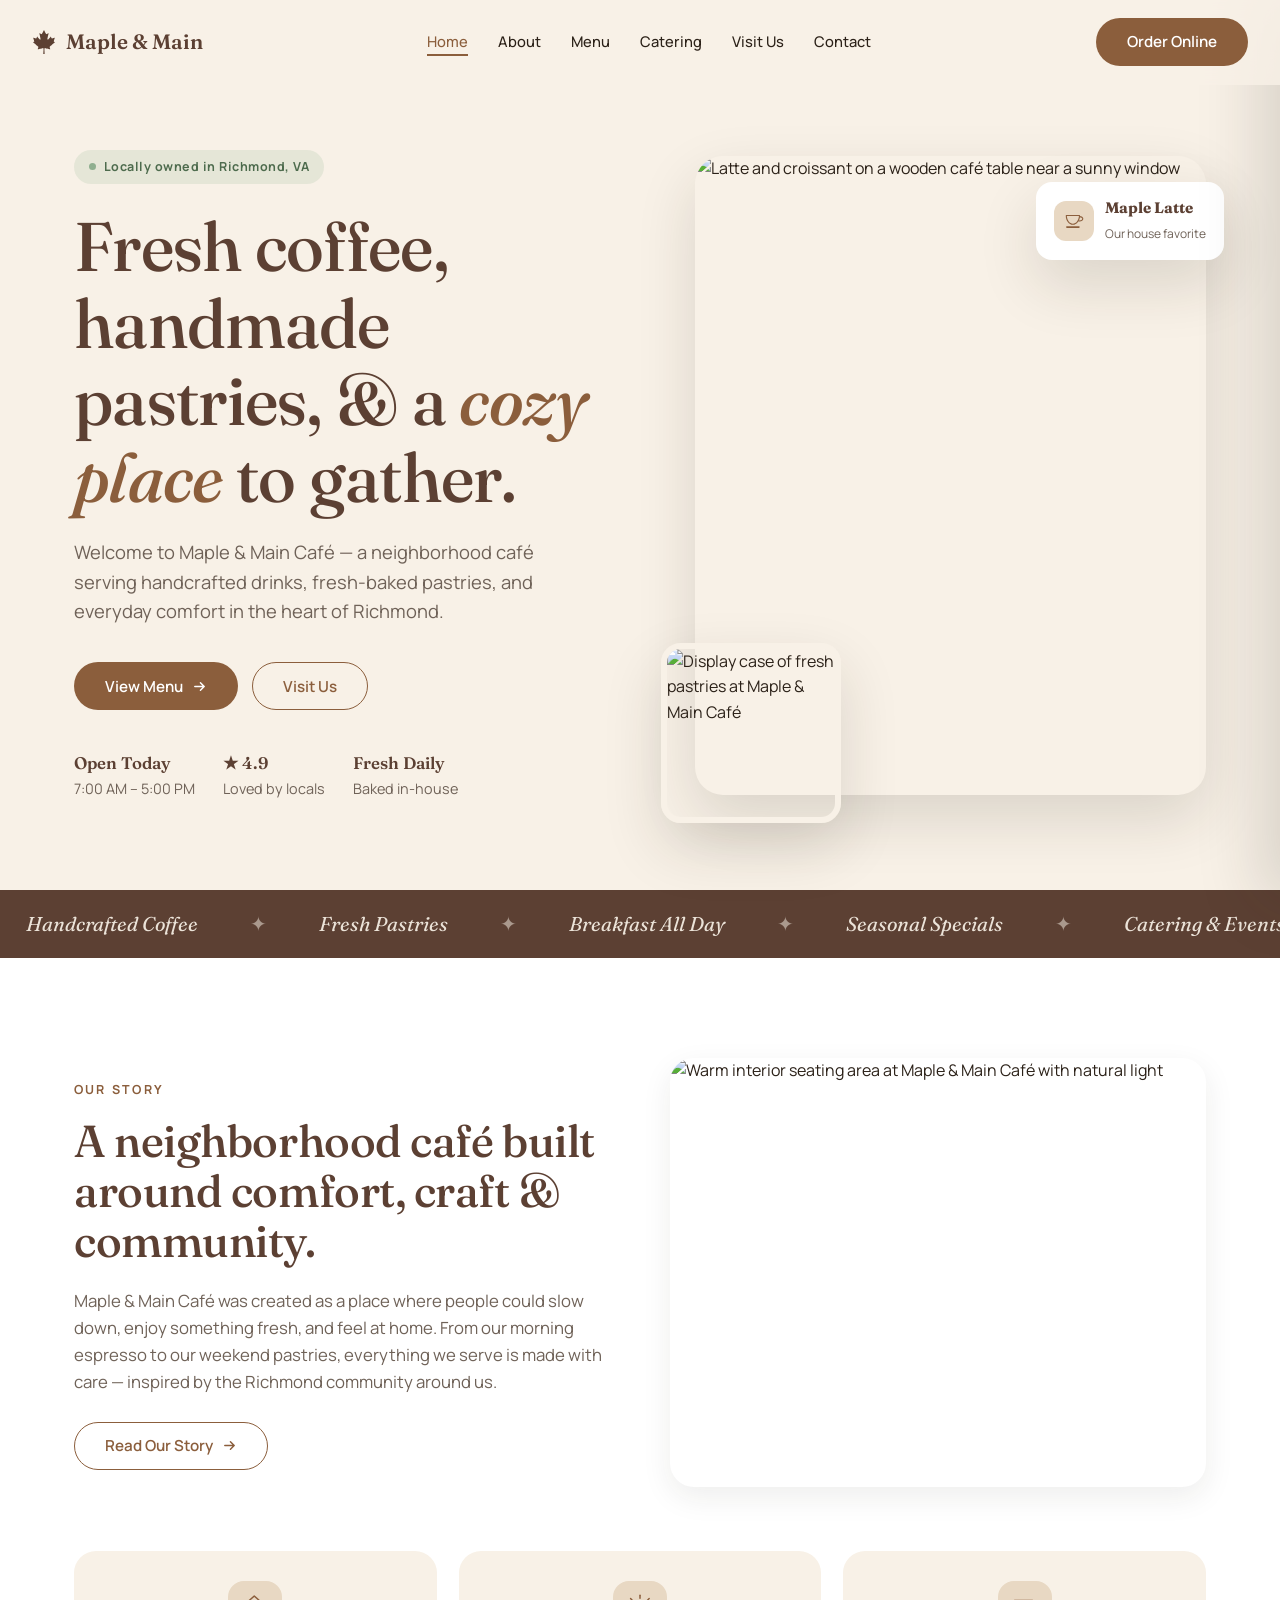
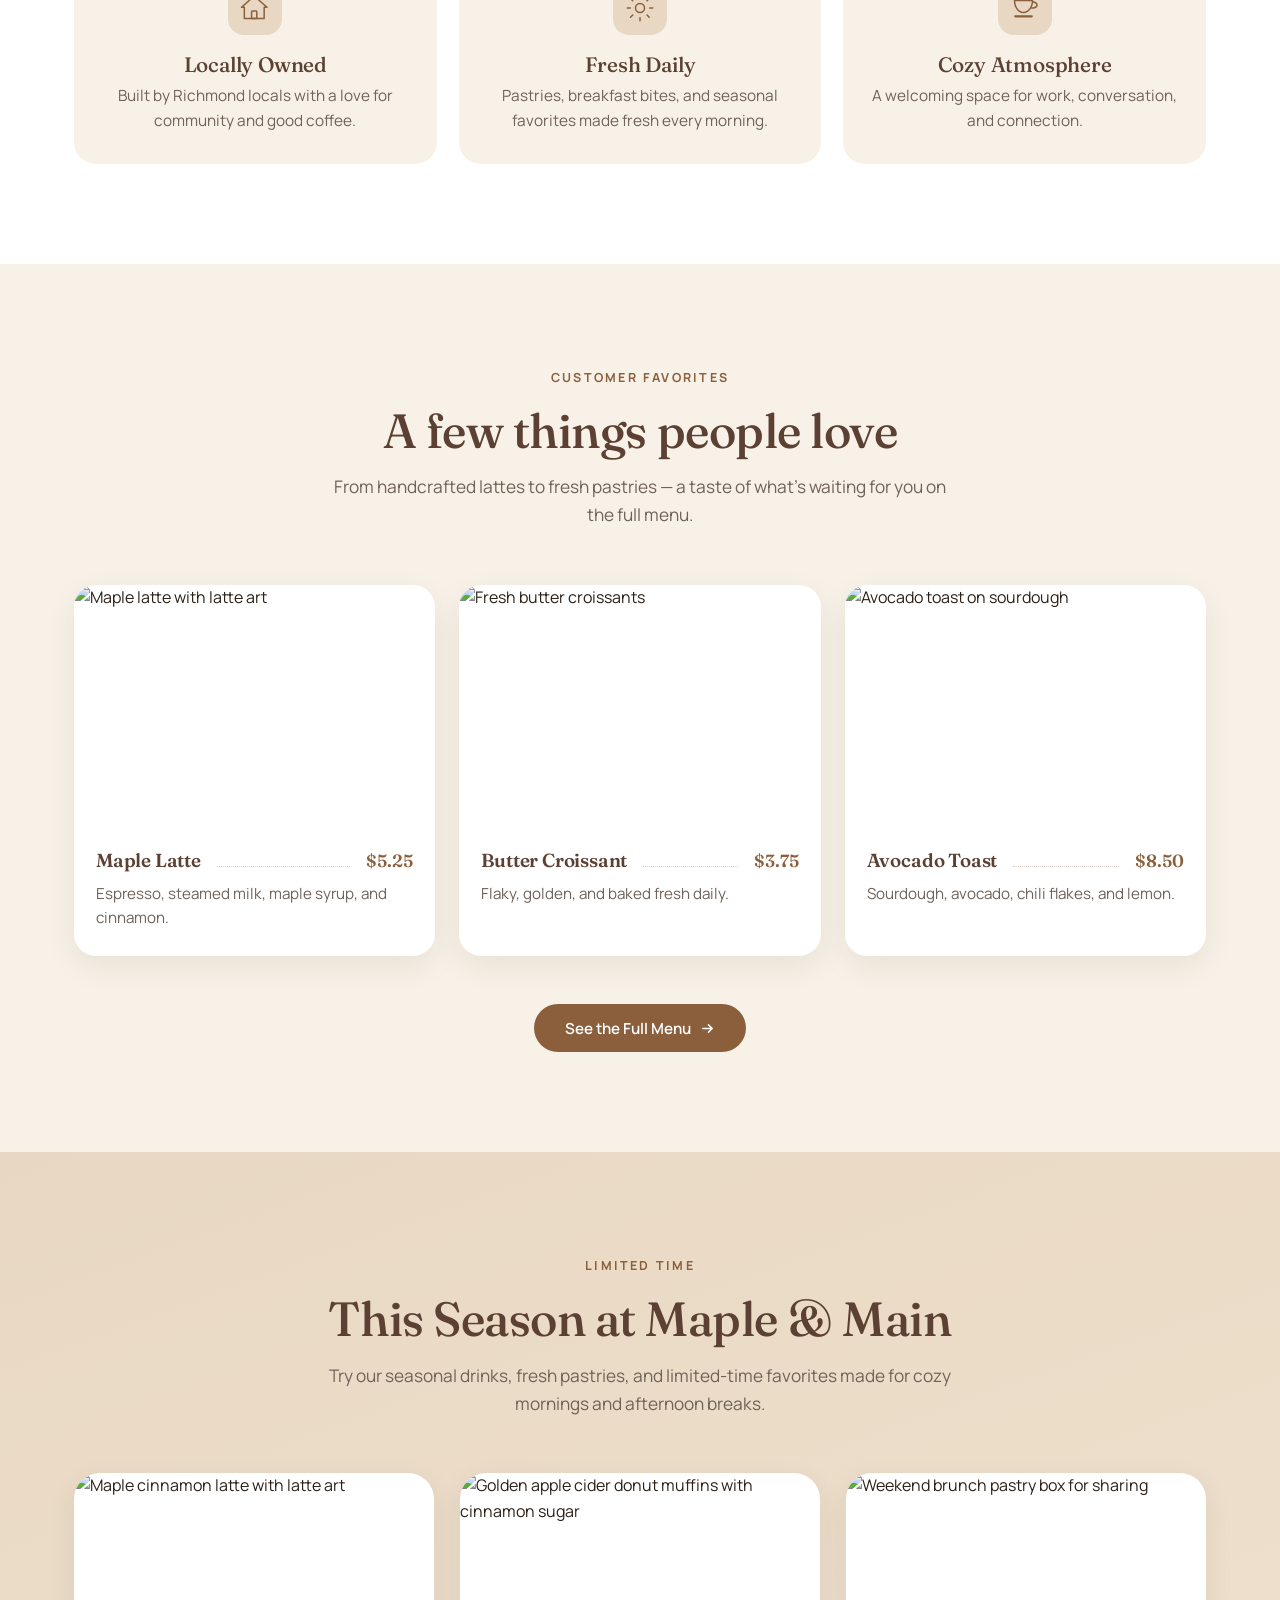
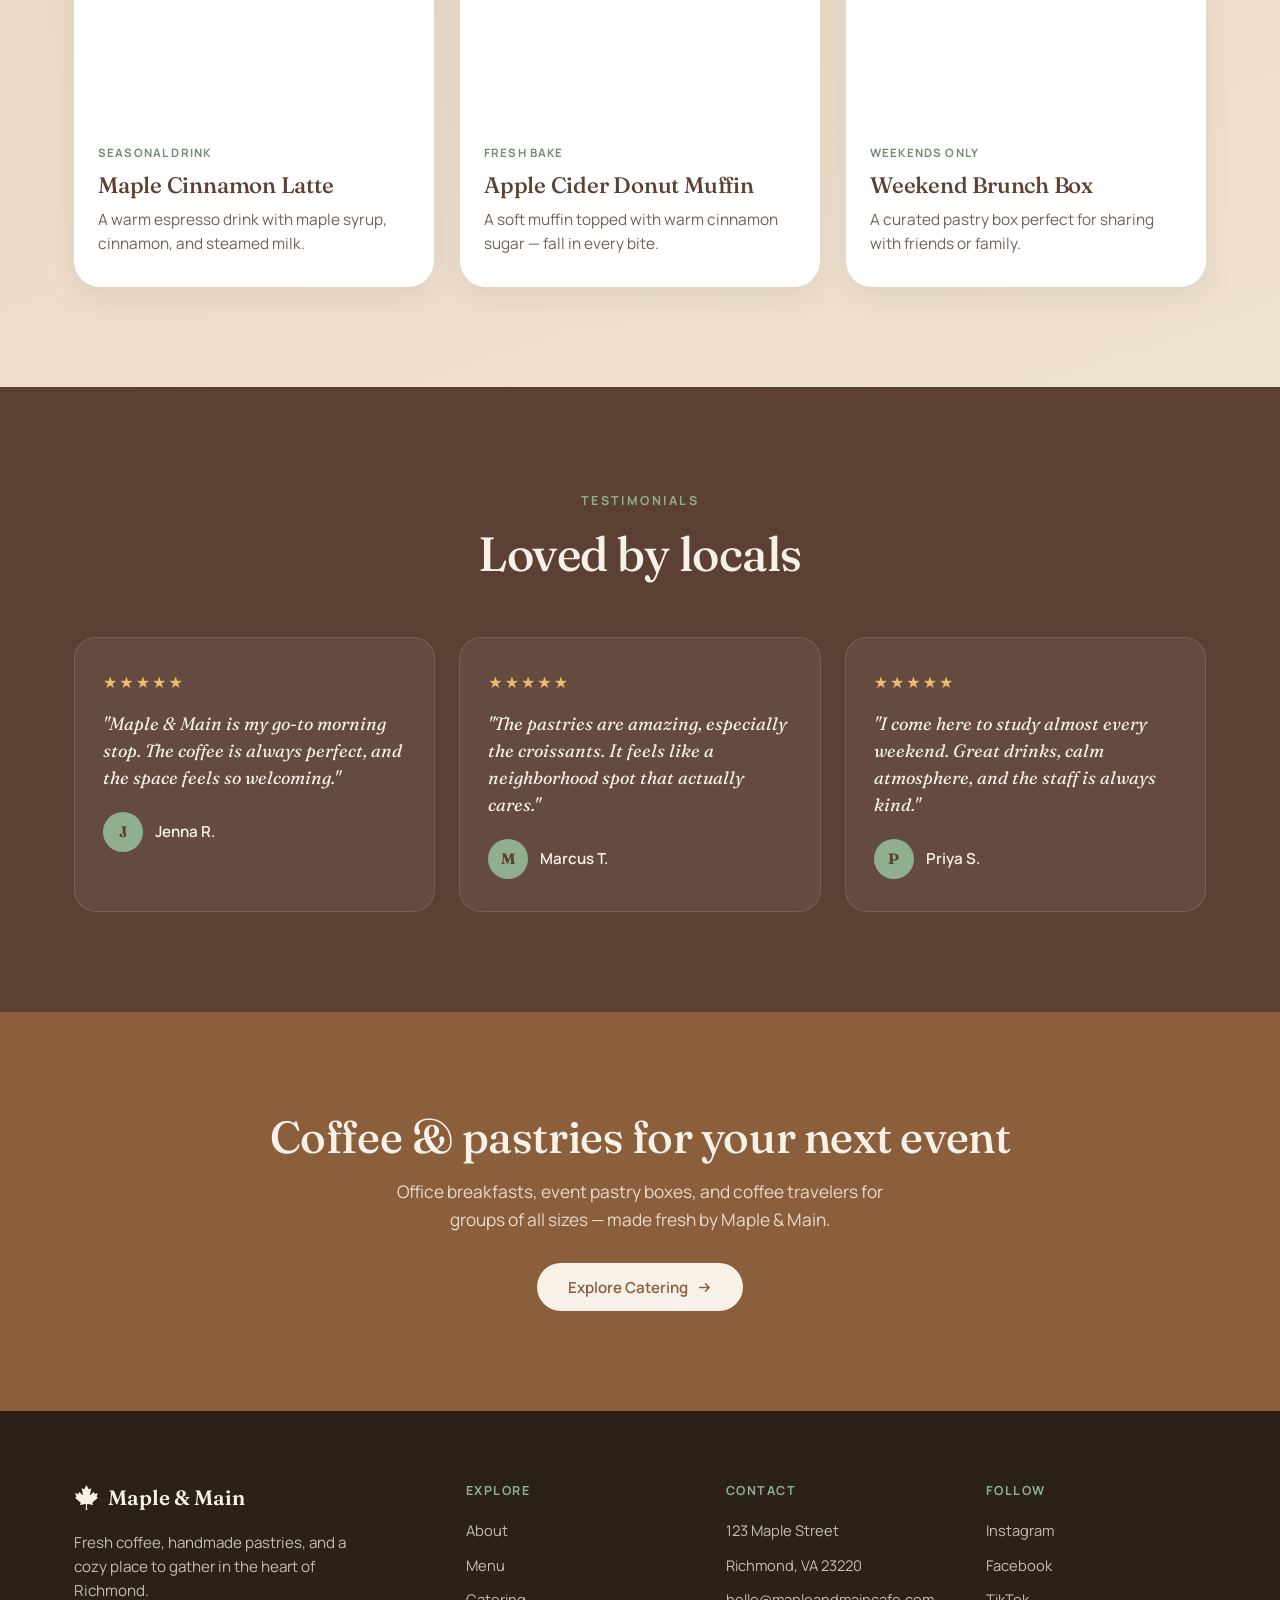
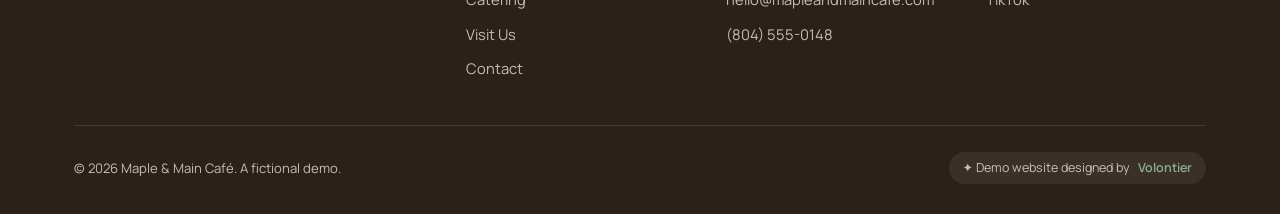
==== commit ea6efe61: "Polish café demo: hand-drawn icons and accurate menu imagery Replace the hand-authored line icons wi" ====
--- a/maple-main/index.html
+++ b/maple-main/index.html
@@ -64,8 +64,8 @@
       </div>
       <div class="hero-visual reveal">
         <img class="hero-img-main" src="https://images.unsplash.com/photo-1442512595331-e89e73853f31?auto=format&fit=crop&w=900&q=80" alt="Latte and croissant on a wooden café table near a sunny window" loading="eager" />
-        <img class="hero-img-float" src="https://images.unsplash.com/photo-1481833761820-0509d3217039?auto=format&fit=crop&w=400&q=80" alt="Display of fresh pastries at Maple & Main Café" loading="lazy" />
-        <div class="hero-chip"><span class="chip-ic"><svg viewBox="0 0 24 24"><path d="M5 8h11v4a4 4 0 0 1-4 4H9a4 4 0 0 1-4-4V8Z"/><path d="M16 9h2.2a2 2 0 0 1 0 4H16"/><path d="M8 3.6c-.4.8 0 1.6 0 2.4M11 3.6c-.4.8 0 1.6 0 2.4"/></svg></span><div><strong>Maple Latte</strong><span>Our house favorite</span></div></div>
+        <img class="hero-img-float" src="https://images.unsplash.com/photo-1568254183919-78a4f43a2877?auto=format&fit=crop&w=400&q=80" alt="Display case of fresh pastries at Maple & Main Café" loading="lazy" />
+        <div class="hero-chip"><span class="chip-ic"><svg class="hd-ic"><use href="icons.svg#ic-cup"></use></svg></span><div><strong>Maple Latte</strong><span>Our house favorite</span></div></div>
       </div>
     </div>
   </header>
@@ -101,9 +101,9 @@
         <img class="about-img reveal" src="https://images.unsplash.com/photo-1554118811-1e0d58224f24?auto=format&fit=crop&w=900&q=80" alt="Warm interior seating area at Maple & Main Café with natural light" loading="lazy" />
       </div>
       <div class="highlights">
-        <div class="hl-card reveal"><div class="feat-ic"><svg viewBox="0 0 24 24"><path d="M4 11l8-6.5 8 6.5"/><path d="M6 9.8V19h12V9.8"/><path d="M10 19v-5h4v5"/></svg></div><h3>Locally Owned</h3><p>Built by Richmond locals with a love for community and good coffee.</p></div>
-        <div class="hl-card reveal"><div class="feat-ic"><svg viewBox="0 0 24 24"><circle cx="12" cy="12" r="3.8"/><path d="M12 3v2.2M12 18.8V21M3 12h2.2M18.8 12H21M5.6 5.6l1.6 1.6M16.8 16.8l1.6 1.6M18.4 5.6l-1.6 1.6M7.2 16.8l-1.6 1.6"/></svg></div><h3>Fresh Daily</h3><p>Pastries, breakfast bites, and seasonal favorites made fresh every morning.</p></div>
-        <div class="hl-card reveal"><div class="feat-ic"><svg viewBox="0 0 24 24"><path d="M5 11V9.5A2.5 2.5 0 0 1 7.5 7h9A2.5 2.5 0 0 1 19 9.5V11"/><path d="M4 11.5A2 2 0 0 1 6 13.5V16h12v-2.5a2 2 0 0 1 2-2"/><path d="M6 18v1.5M18 18v1.5"/><path d="M6 16v-2.5h12V16"/></svg></div><h3>Cozy Atmosphere</h3><p>A welcoming space for work, conversation, and connection.</p></div>
+        <div class="hl-card reveal"><div class="feat-ic"><svg class="hd-ic"><use href="icons.svg#ic-house"></use></svg></div><h3>Locally Owned</h3><p>Built by Richmond locals with a love for community and good coffee.</p></div>
+        <div class="hl-card reveal"><div class="feat-ic"><svg class="hd-ic"><use href="icons.svg#ic-sun"></use></svg></div><h3>Fresh Daily</h3><p>Pastries, breakfast bites, and seasonal favorites made fresh every morning.</p></div>
+        <div class="hl-card reveal"><div class="feat-ic"><svg class="hd-ic"><use href="icons.svg#ic-cup"></use></svg></div><h3>Cozy Atmosphere</h3><p>A welcoming space for work, conversation, and connection.</p></div>
       </div>
     </div>
   </section>
@@ -122,7 +122,7 @@
           <div class="fav-body"><div class="mi-head"><h3>Maple Latte</h3><span class="mi-dots"></span><span class="mi-price">$5.25</span></div><p class="mi-desc">Espresso, steamed milk, maple syrup, and cinnamon.</p></div>
         </article>
         <article class="fav-card reveal">
-          <img src="https://images.unsplash.com/photo-1509440159596-0249088772ff?auto=format&fit=crop&w=700&q=80" alt="Fresh butter croissants" loading="lazy" />
+          <img src="https://images.unsplash.com/photo-1623334044303-241021148842?auto=format&fit=crop&w=700&q=80" alt="Fresh butter croissants" loading="lazy" />
           <div class="fav-body"><div class="mi-head"><h3>Butter Croissant</h3><span class="mi-dots"></span><span class="mi-price">$3.75</span></div><p class="mi-desc">Flaky, golden, and baked fresh daily.</p></div>
         </article>
         <article class="fav-card reveal">
@@ -150,8 +150,8 @@
           <div class="sc-body"><span class="sc-tag">Seasonal Drink</span><h3>Maple Cinnamon Latte</h3><p>A warm espresso drink with maple syrup, cinnamon, and steamed milk.</p></div>
         </article>
         <article class="special-card reveal">
-          <img src="https://images.unsplash.com/photo-1509440159596-0249088772ff?auto=format&fit=crop&w=700&q=80" alt="Freshly baked cranberry orange scones" loading="lazy" />
-          <div class="sc-body"><span class="sc-tag">Fresh Bake</span><h3>Cranberry Orange Scone</h3><p>A buttery seasonal scone with a bright citrus glaze.</p></div>
+          <img src="https://images.unsplash.com/photo-1607958996333-41aef7caefaa?auto=format&fit=crop&w=700&q=80" alt="Golden apple cider donut muffins with cinnamon sugar" loading="lazy" />
+          <div class="sc-body"><span class="sc-tag">Fresh Bake</span><h3>Apple Cider Donut Muffin</h3><p>A soft muffin topped with warm cinnamon sugar — fall in every bite.</p></div>
         </article>
         <article class="special-card reveal">
           <img src="https://images.unsplash.com/photo-1517433670267-08bbd4be890f?auto=format&fit=crop&w=700&q=80" alt="Weekend brunch pastry box for sharing" loading="lazy" />
--- a/maple-main/styles.css
+++ b/maple-main/styles.css
@@ -102,22 +102,18 @@
   display: inline-block;
 }
 
-/* ---------- Icon system ---------- */
-.line-ic {
+/* ---------- Icon system (hand-drawn, Pepicons Pencil) ---------- */
+.hd-ic {
   width: 22px; height: 22px; flex-shrink: 0;
-  stroke: var(--coffee); fill: none; stroke-width: 1.6;
-  stroke-linecap: round; stroke-linejoin: round;
+  fill: currentColor; color: var(--coffee);
+  display: inline-block;
 }
 .feat-ic {
   width: 54px; height: 54px; border-radius: 16px; flex-shrink: 0;
   background: var(--beige); color: var(--coffee);
   display: grid; place-items: center;
 }
-.feat-ic svg {
-  width: 27px; height: 27px;
-  stroke: currentColor; fill: none; stroke-width: 1.7;
-  stroke-linecap: round; stroke-linejoin: round;
-}
+.feat-ic .hd-ic { width: 30px; height: 30px; }
 .nav-links { display: flex; align-items: center; gap: 30px; list-style: none; }
 .nav-links a { font-size: 0.92rem; font-weight: 500; color: var(--dark); position: relative; transition: color 0.2s; }
 .nav-links a::after { content: ''; position: absolute; left: 0; bottom: -5px; width: 0; height: 2px; background: var(--coffee); transition: width 0.28s var(--ease); }
@@ -244,7 +240,7 @@
   width: 40px; height: 40px; border-radius: 12px; flex-shrink: 0;
   background: var(--beige); color: var(--coffee); display: grid; place-items: center;
 }
-.hero-chip .chip-ic svg { width: 22px; height: 22px; stroke: currentColor; fill: none; stroke-width: 1.7; stroke-linecap: round; stroke-linejoin: round; }
+.hero-chip .chip-ic .hd-ic { width: 22px; height: 22px; }
 
 /* ---------- Menu ---------- */
 .menu-tabs { display: flex; flex-wrap: wrap; gap: 10px; justify-content: center; margin-bottom: 44px; }
@@ -335,7 +331,7 @@
 .cat-options { display: flex; flex-direction: column; gap: 14px; margin-bottom: 34px; }
 .cat-opt { display: flex; gap: 16px; align-items: flex-start; background: var(--white); border-radius: 16px; padding: 18px 20px; box-shadow: var(--shadow); }
 .cat-opt .feat-ic { width: 46px; height: 46px; border-radius: 13px; }
-.cat-opt .feat-ic svg { width: 23px; height: 23px; }
+.cat-opt .feat-ic .hd-ic { width: 25px; height: 25px; }
 .cat-opt h3 { font-size: 1.12rem; margin-bottom: 3px; }
 .cat-opt p { color: var(--muted); font-size: 0.92rem; }
 
@@ -352,7 +348,7 @@
 .visit-grid { display: grid; grid-template-columns: 1fr 1.1fr; gap: 50px; align-items: stretch; }
 .visit-info h2 { font-size: clamp(1.9rem, 3.6vw, 2.7rem); margin-bottom: 28px; }
 .info-row { display: flex; gap: 16px; align-items: flex-start; padding: 18px 0; border-bottom: 1px solid rgba(92,64,51,0.1); }
-.info-row .line-ic { width: 24px; height: 24px; margin-top: 2px; }
+.info-row .hd-ic { width: 25px; height: 25px; margin-top: 1px; }
 .info-row h4 { font-size: 0.78rem; letter-spacing: 0.1em; text-transform: uppercase; color: var(--coffee); margin-bottom: 4px; }
 .info-row p { color: var(--dark); font-size: 1rem; }
 .info-row .muted { color: var(--muted); font-size: 0.92rem; }
@@ -379,7 +375,7 @@
 .contact-aside h2 { font-size: clamp(1.9rem, 3.6vw, 2.6rem); margin-bottom: 18px; }
 .contact-aside p { color: var(--muted); font-size: 1.05rem; margin-bottom: 26px; }
 .contact-aside .ca-detail { display: flex; align-items: center; gap: 12px; margin-bottom: 14px; font-size: 0.98rem; }
-.contact-aside .ca-detail .line-ic { width: 21px; height: 21px; }
+.contact-aside .ca-detail .hd-ic { width: 22px; height: 22px; }
 form { background: var(--white); border-radius: 26px; padding: 38px 34px; box-shadow: var(--shadow); }
 .field { margin-bottom: 20px; }
 .field label { display: block; font-size: 0.85rem; font-weight: 600; color: var(--warm-brown); margin-bottom: 7px; }
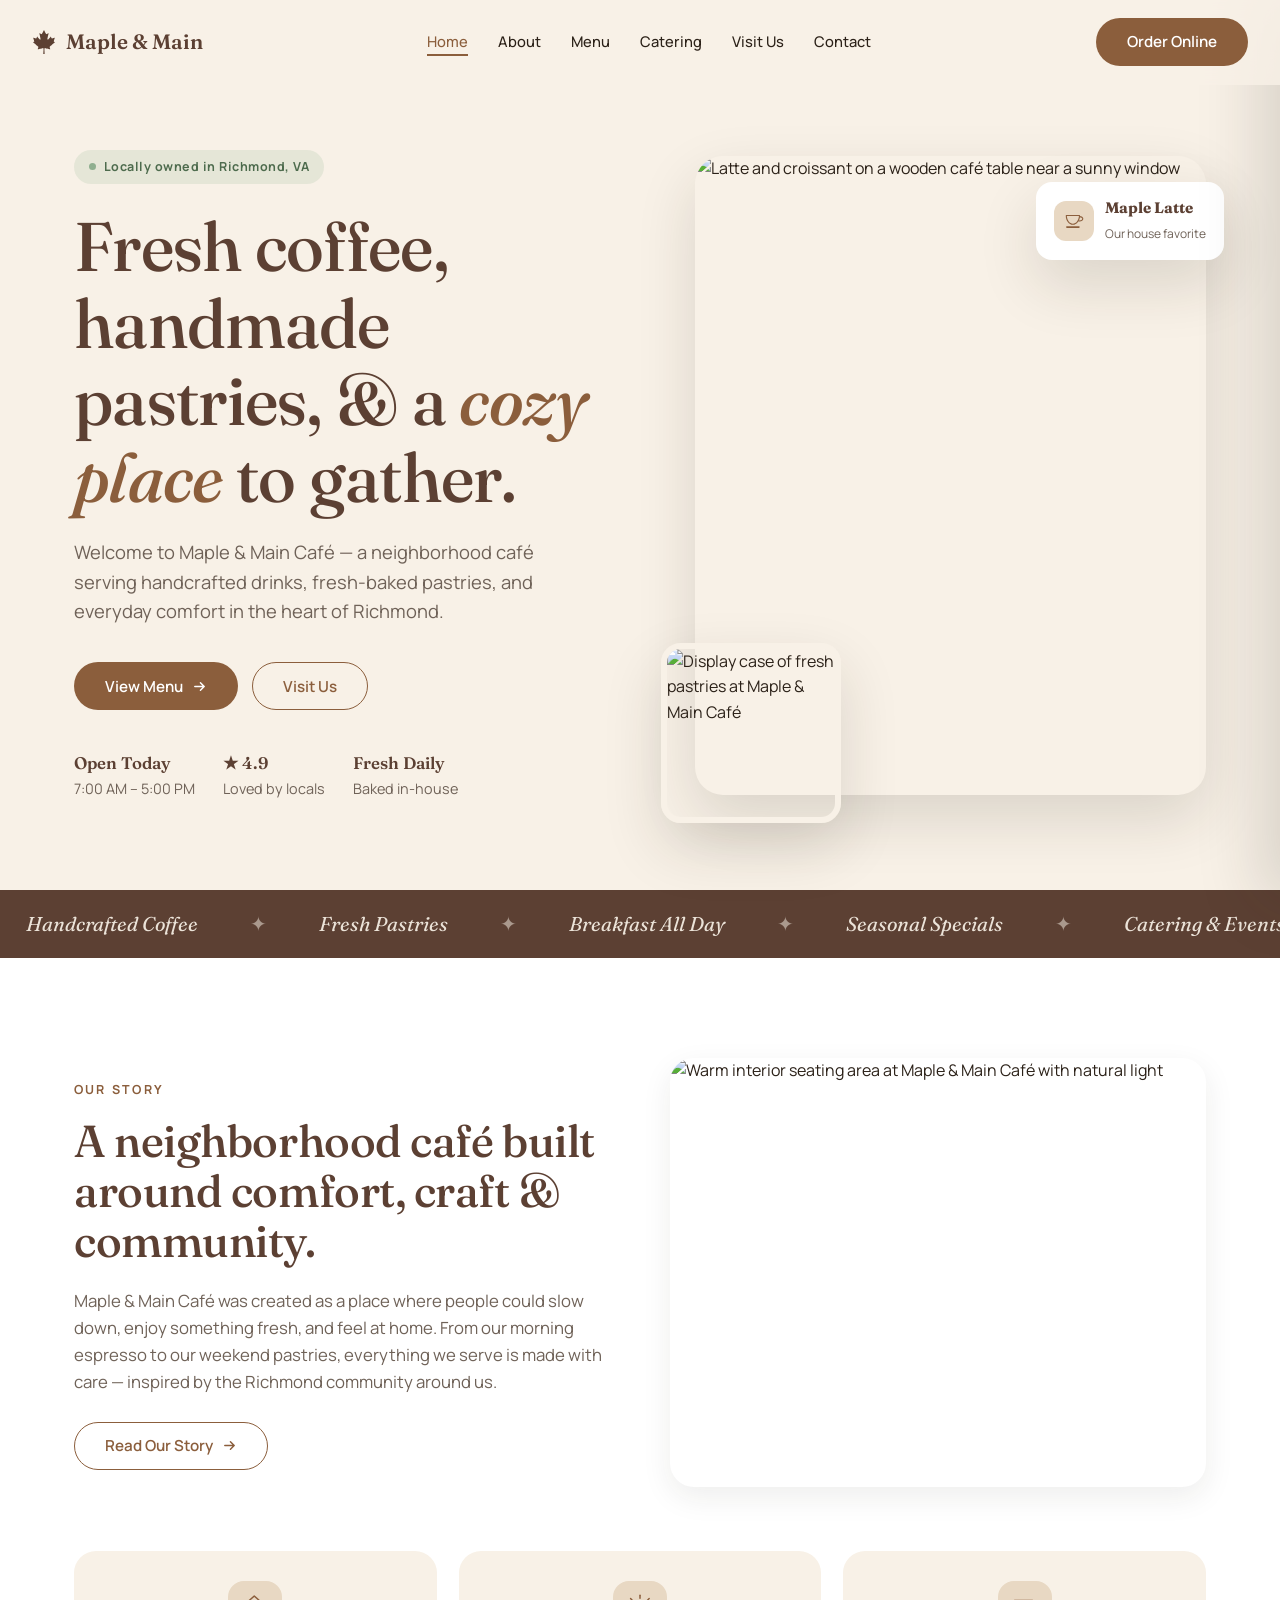
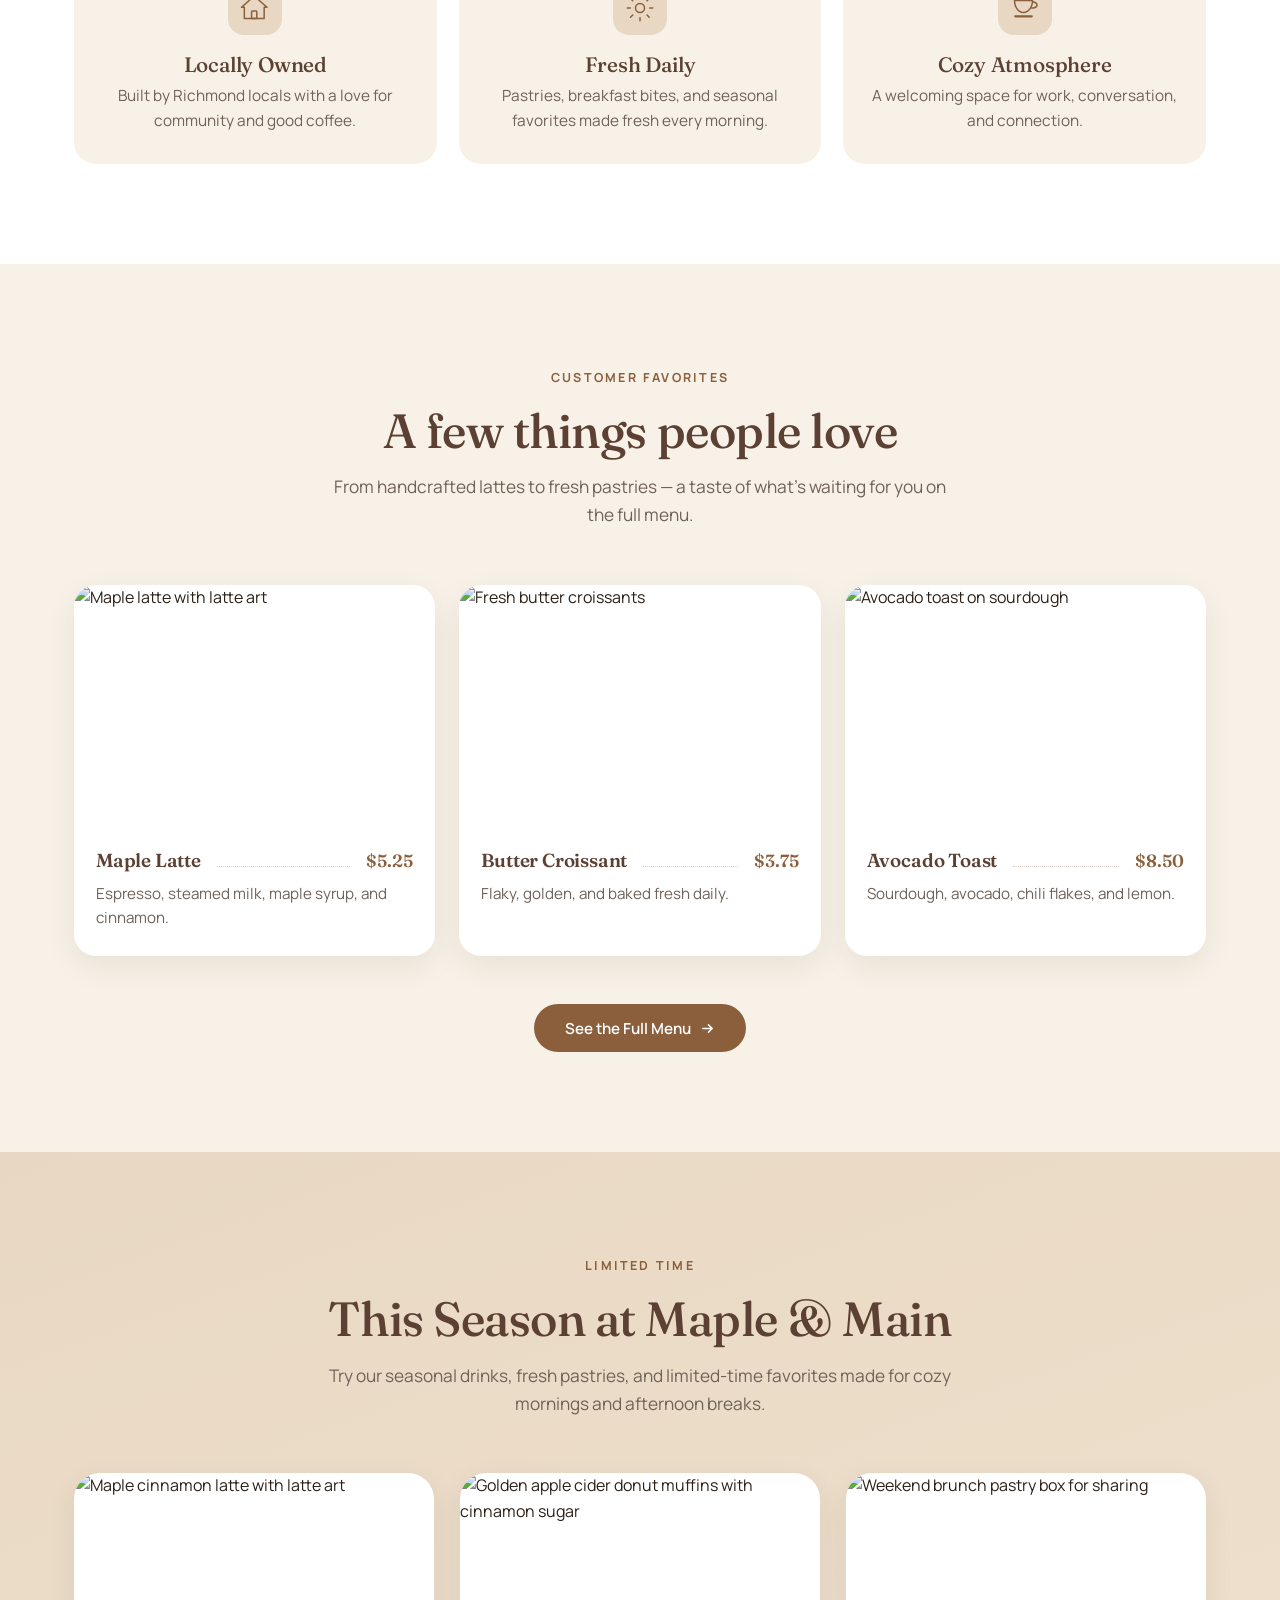
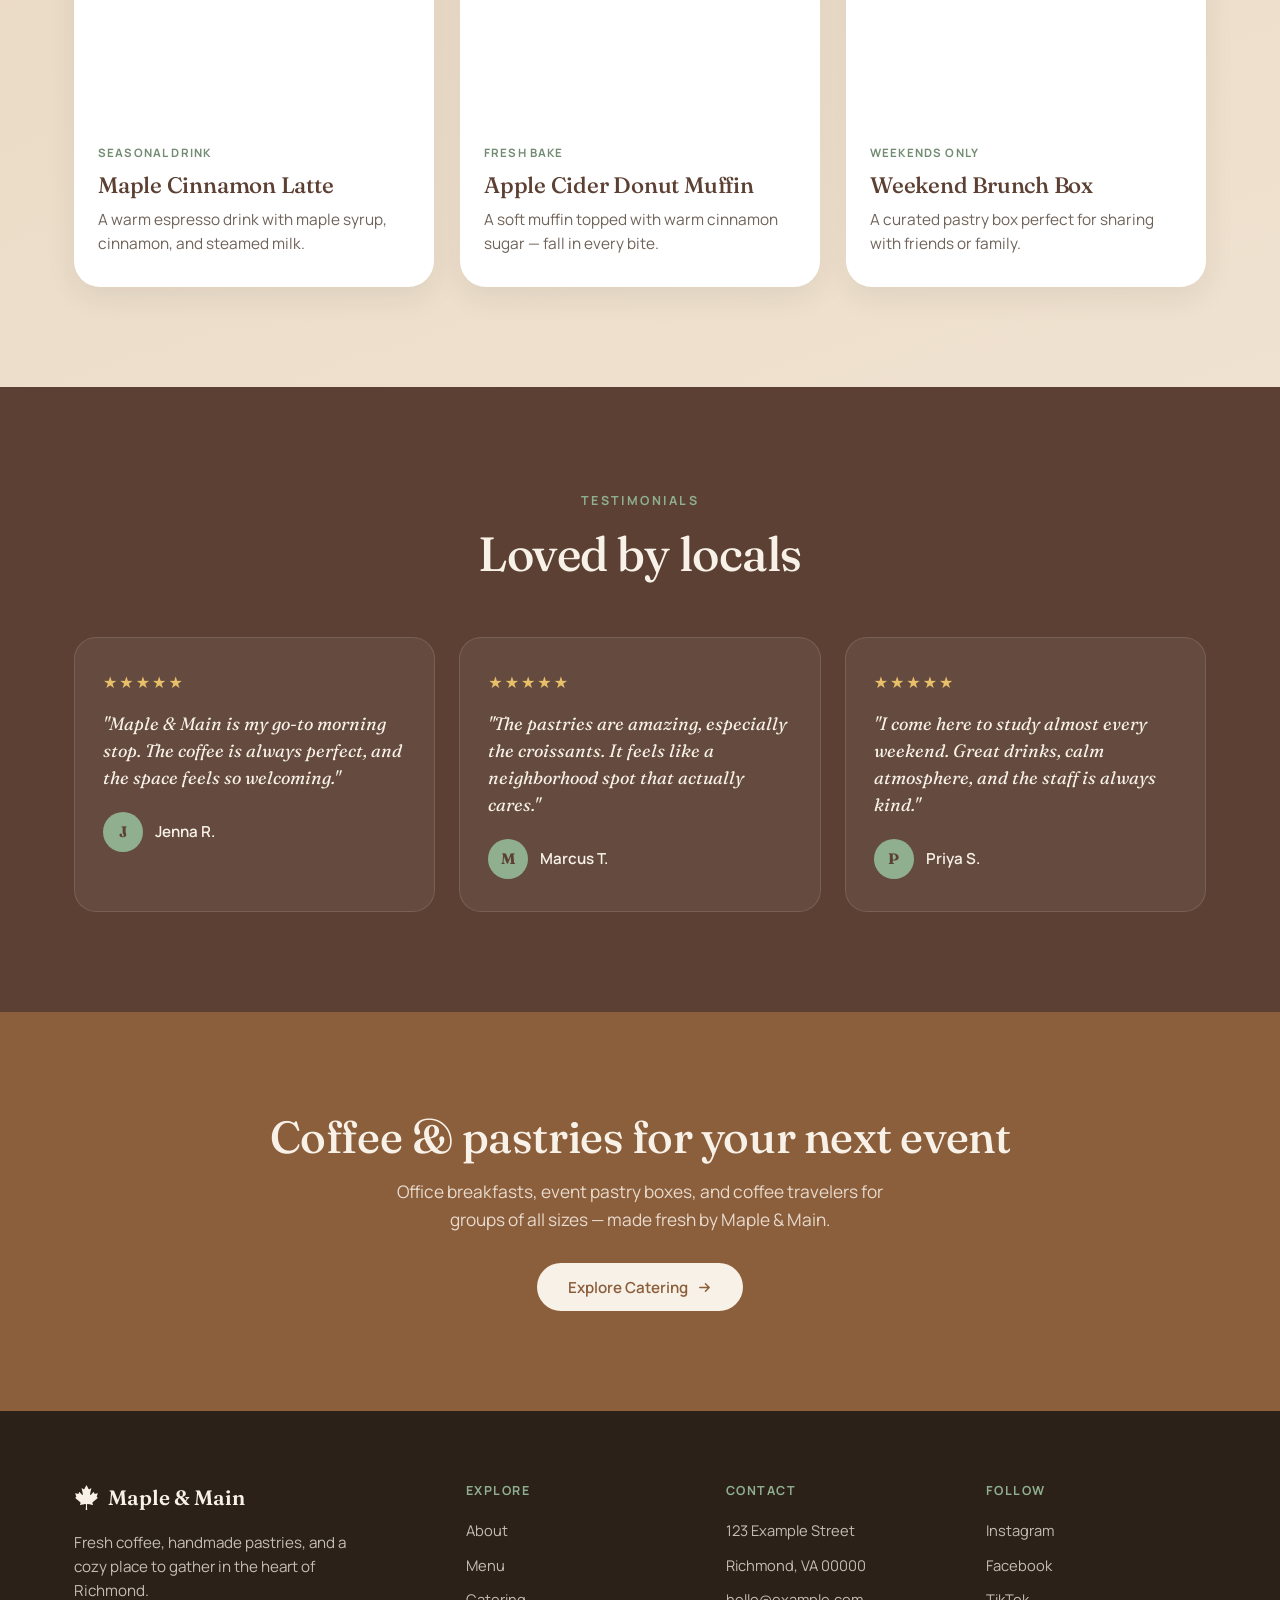
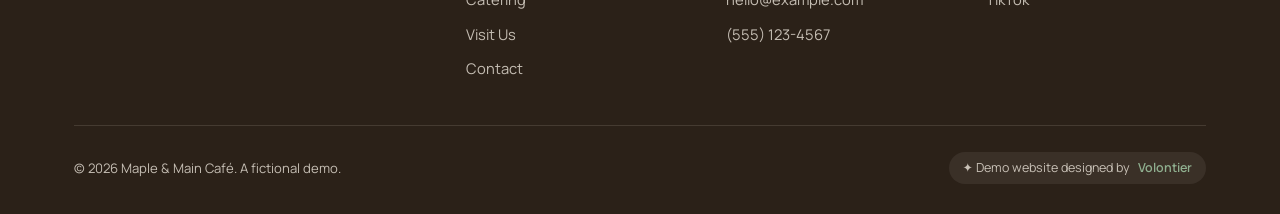
==== commit a38ea7bd: "Make café contact details obviously fictional placeholders Swap the real-looking address, phone, and" ====
--- a/maple-main/index.html
+++ b/maple-main/index.html
@@ -193,7 +193,7 @@
           <p>Fresh coffee, handmade pastries, and a cozy place to gather in the heart of Richmond.</p>
         </div>
         <div class="footer-col"><h4>Explore</h4><ul><li><a href="about.html">About</a></li><li><a href="menu.html">Menu</a></li><li><a href="catering.html">Catering</a></li><li><a href="visit.html">Visit Us</a></li><li><a href="contact.html">Contact</a></li></ul></div>
-        <div class="footer-col"><h4>Contact</h4><ul><li>123 Maple Street</li><li>Richmond, VA 23220</li><li><a href="mailto:hello@mapleandmaincafe.com">hello@mapleandmaincafe.com</a></li><li><a href="tel:+18045550148">(804) 555-0148</a></li></ul></div>
+        <div class="footer-col"><h4>Contact</h4><ul><li>123 Example Street</li><li>Richmond, VA 00000</li><li><a href="mailto:hello@example.com">hello@example.com</a></li><li><a href="tel:+15551234567">(555) 123-4567</a></li></ul></div>
         <div class="footer-col"><h4>Follow</h4><ul><li><a href="#">Instagram</a></li><li><a href="#">Facebook</a></li><li><a href="#">TikTok</a></li></ul></div>
       </div>
       <div class="footer-bottom">
--- a/maple-main/styles.css
+++ b/maple-main/styles.css
@@ -353,6 +353,8 @@
 .info-row p { color: var(--dark); font-size: 1rem; }
 .info-row .muted { color: var(--muted); font-size: 0.92rem; }
 .visit-btns { display: flex; gap: 12px; margin-top: 28px; flex-wrap: wrap; }
+.demo-note { margin-top: 24px; font-size: 0.86rem; color: var(--muted); background: rgba(143,175,143,0.16); border: 1px dashed rgba(92,64,51,0.25); border-radius: 12px; padding: 13px 16px; line-height: 1.5; }
+.demo-note strong { color: var(--warm-brown); }
 .map-box {
   position: relative; border-radius: 24px; overflow: hidden; min-height: 420px;
   background:
@@ -449,22 +451,52 @@
   .menu-feature img { min-height: 220px; max-height: 260px; }
 }
 @media (max-width: 760px) {
-  section { padding: 72px 0; }
+  section { padding: 60px 0; }
   .specials-grid, .reviews-grid, .highlights, .fav-grid, .steps-grid { grid-template-columns: 1fr; }
   .menu-list { grid-template-columns: 1fr; }
   .field-row { grid-template-columns: 1fr; }
-  .footer-grid { grid-template-columns: 1fr 1fr; gap: 30px; }
+  .footer-grid { grid-template-columns: 1fr 1fr; gap: 26px 30px; }
   .footer-bottom { flex-direction: column; align-items: flex-start; }
-  .hero-img-float { width: 130px; left: -16px; bottom: -18px; }
-  .page-hero { padding: 130px 0 56px; }
   nav { padding: 14px 20px; }
+  nav.scrolled { padding: 11px 20px; }
   .wrap { padding: 0 20px; }
+
+  /* Hero — tighter spacing & smaller type so it reads solid on phones */
+  .hero { padding: 100px 0 44px; }
+  .hero-grid { gap: 24px; }
+  .hero-visual { max-width: 100%; }
+  .hero h1 { font-size: clamp(1.95rem, 8.5vw, 2.8rem); margin-bottom: 16px; }
+  .hero-sub { font-size: 1.02rem; margin-bottom: 24px; max-width: 100%; }
+  .hero-btns { gap: 12px; }
+  .hero-btns .btn { flex: 1 1 auto; justify-content: center; }
+  .hero-meta { gap: 14px 22px; margin-top: 24px; }
+  .hero-img-main { aspect-ratio: 4 / 3.3; }
+  .hero-img-float { width: 112px; left: -8px; bottom: -14px; border-width: 5px; }
+  .hero-chip { top: 14px; right: 10px; padding: 10px 13px; }
+  .hero-chip .chip-ic { width: 36px; height: 36px; }
+  .hero-chip strong { font-size: 0.9rem; }
+
+  /* Interior page heroes */
+  .page-hero { padding: 108px 0 46px; }
+  .page-hero h1 { font-size: clamp(1.95rem, 7.5vw, 2.8rem); }
+  .page-hero p { font-size: 1.02rem; }
+
+  /* Headings a touch smaller / tighter section spacing */
+  .section-head { margin-bottom: 38px; }
+  .section-head h2 { font-size: clamp(1.7rem, 6.5vw, 2.4rem); }
+  .about-text h2, .catering-text h2, .visit-info h2, .contact-aside h2 { font-size: clamp(1.65rem, 6vw, 2.4rem); }
+  .about-lead { font-size: 1.06rem; }
+
+  /* Menu feature image height on phones */
+  .menu-feature img { min-height: 200px; max-height: 230px; }
+  .menu-feature-info { padding: 28px 26px; }
 }
 @media (max-width: 460px) {
-  .footer-grid { grid-template-columns: 1fr; }
-  .hero-chip { right: 8px; }
+  .footer-grid { grid-template-columns: 1fr; gap: 24px; }
   .gallery-grid { grid-template-columns: 1fr; grid-auto-rows: 220px; }
   .g-wide, .g-tall { grid-column: span 1; grid-row: span 1; }
+  .stat-grid { gap: 28px 20px; }
+  .hero-meta strong { font-size: 1rem; }
 }
 @media (prefers-reduced-motion: reduce) {
   * { animation: none !important; scroll-behavior: auto; }
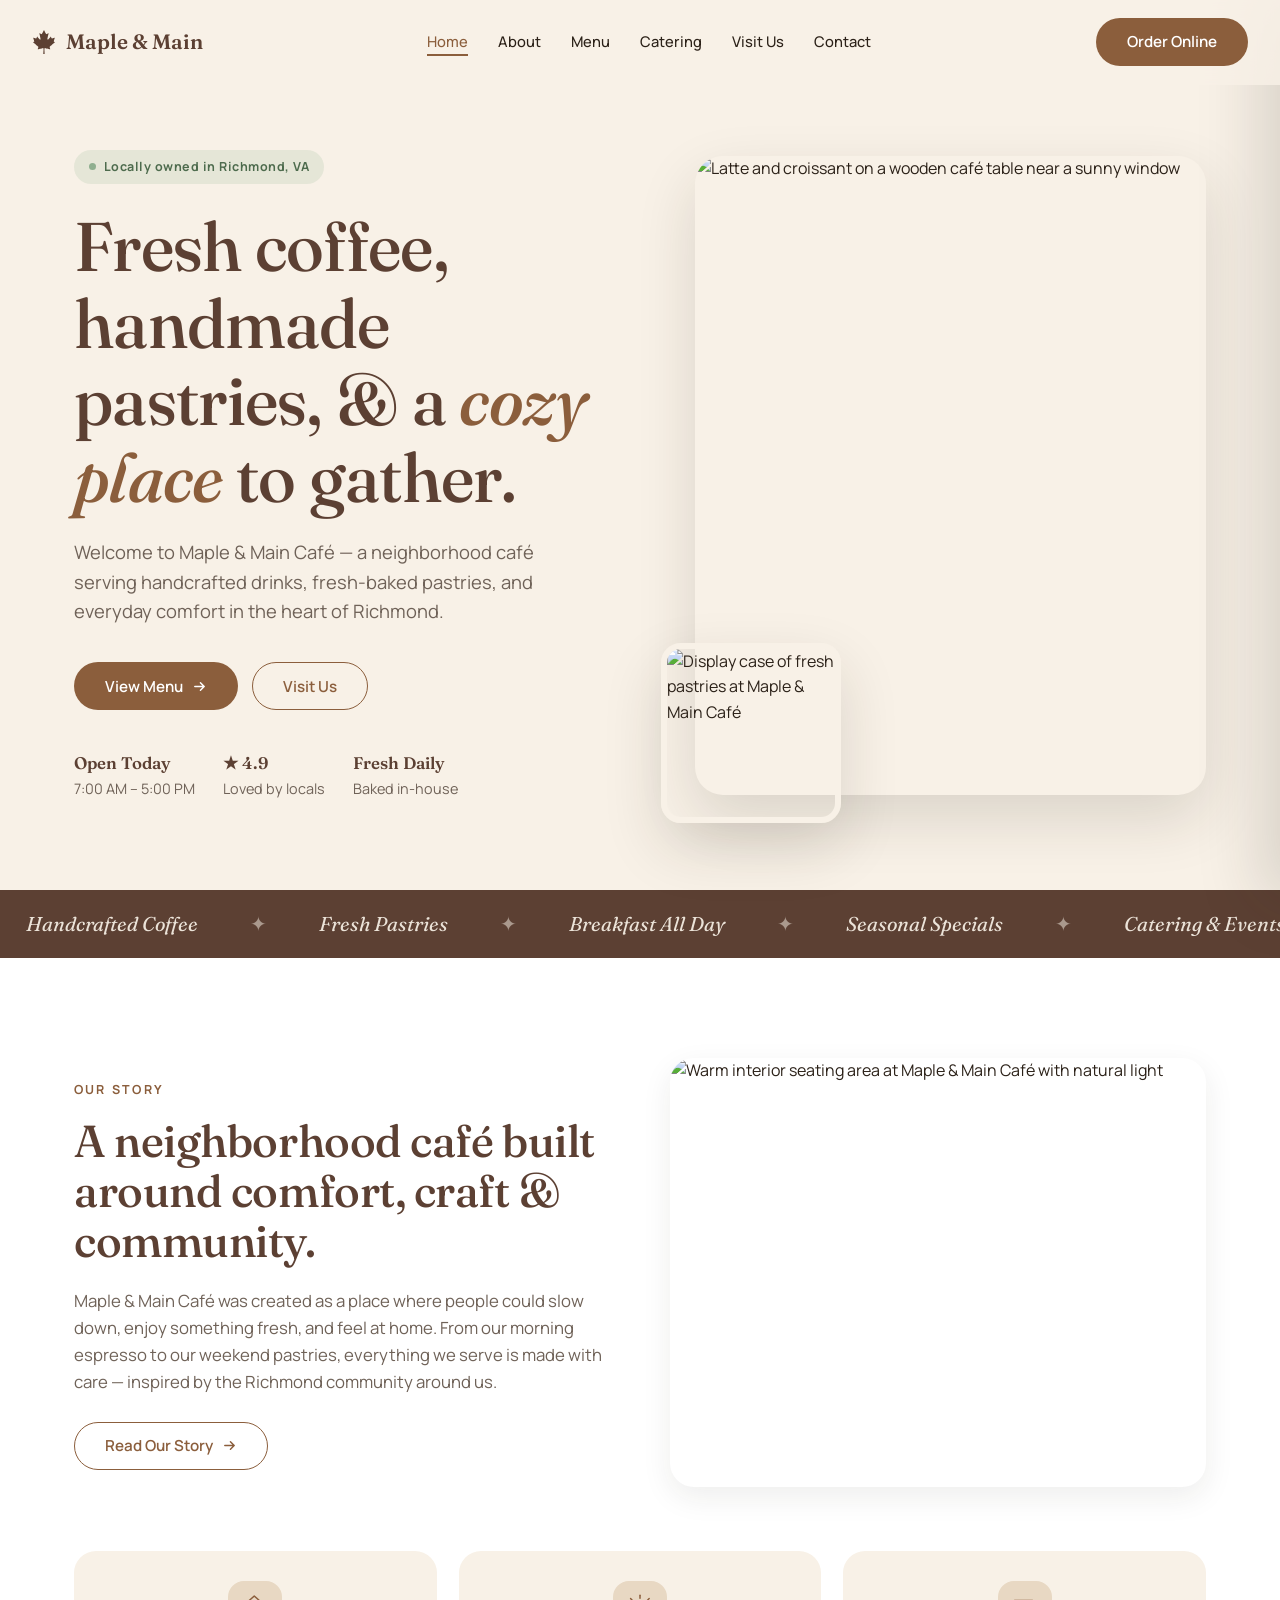
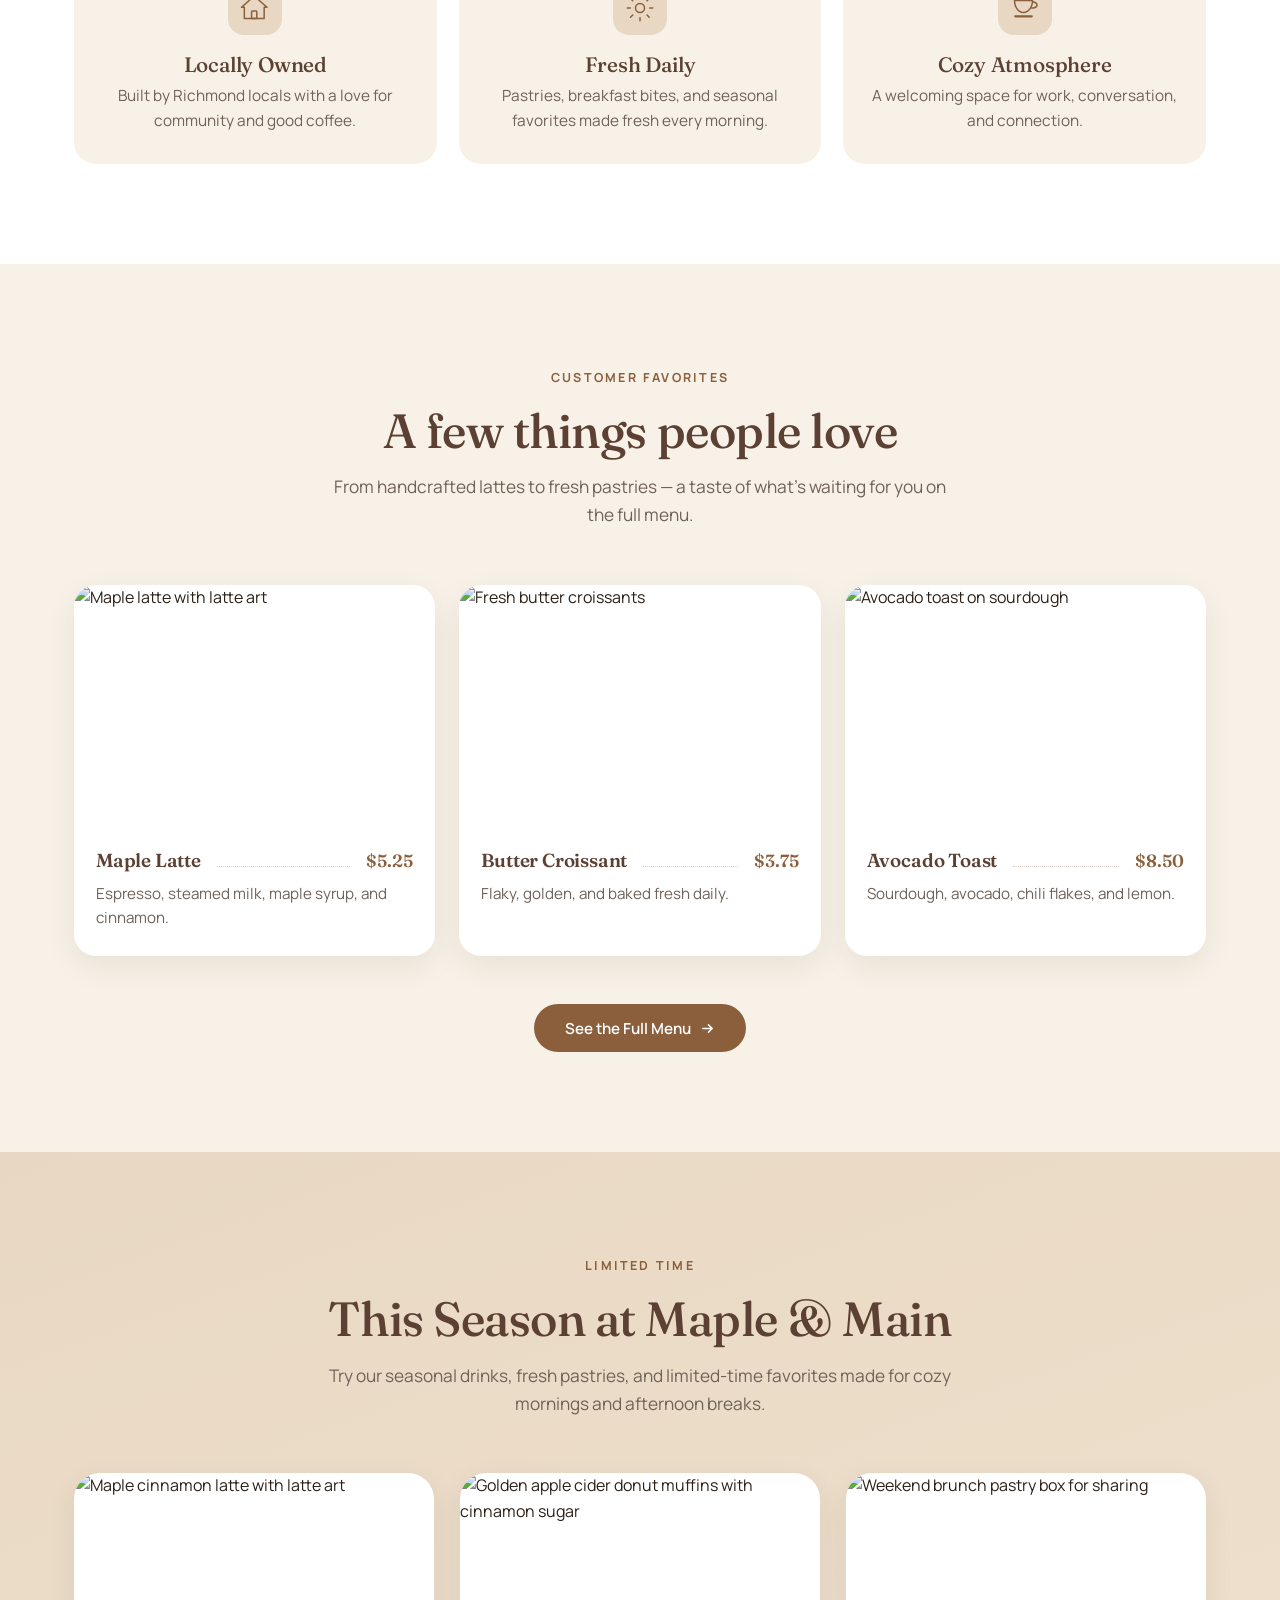
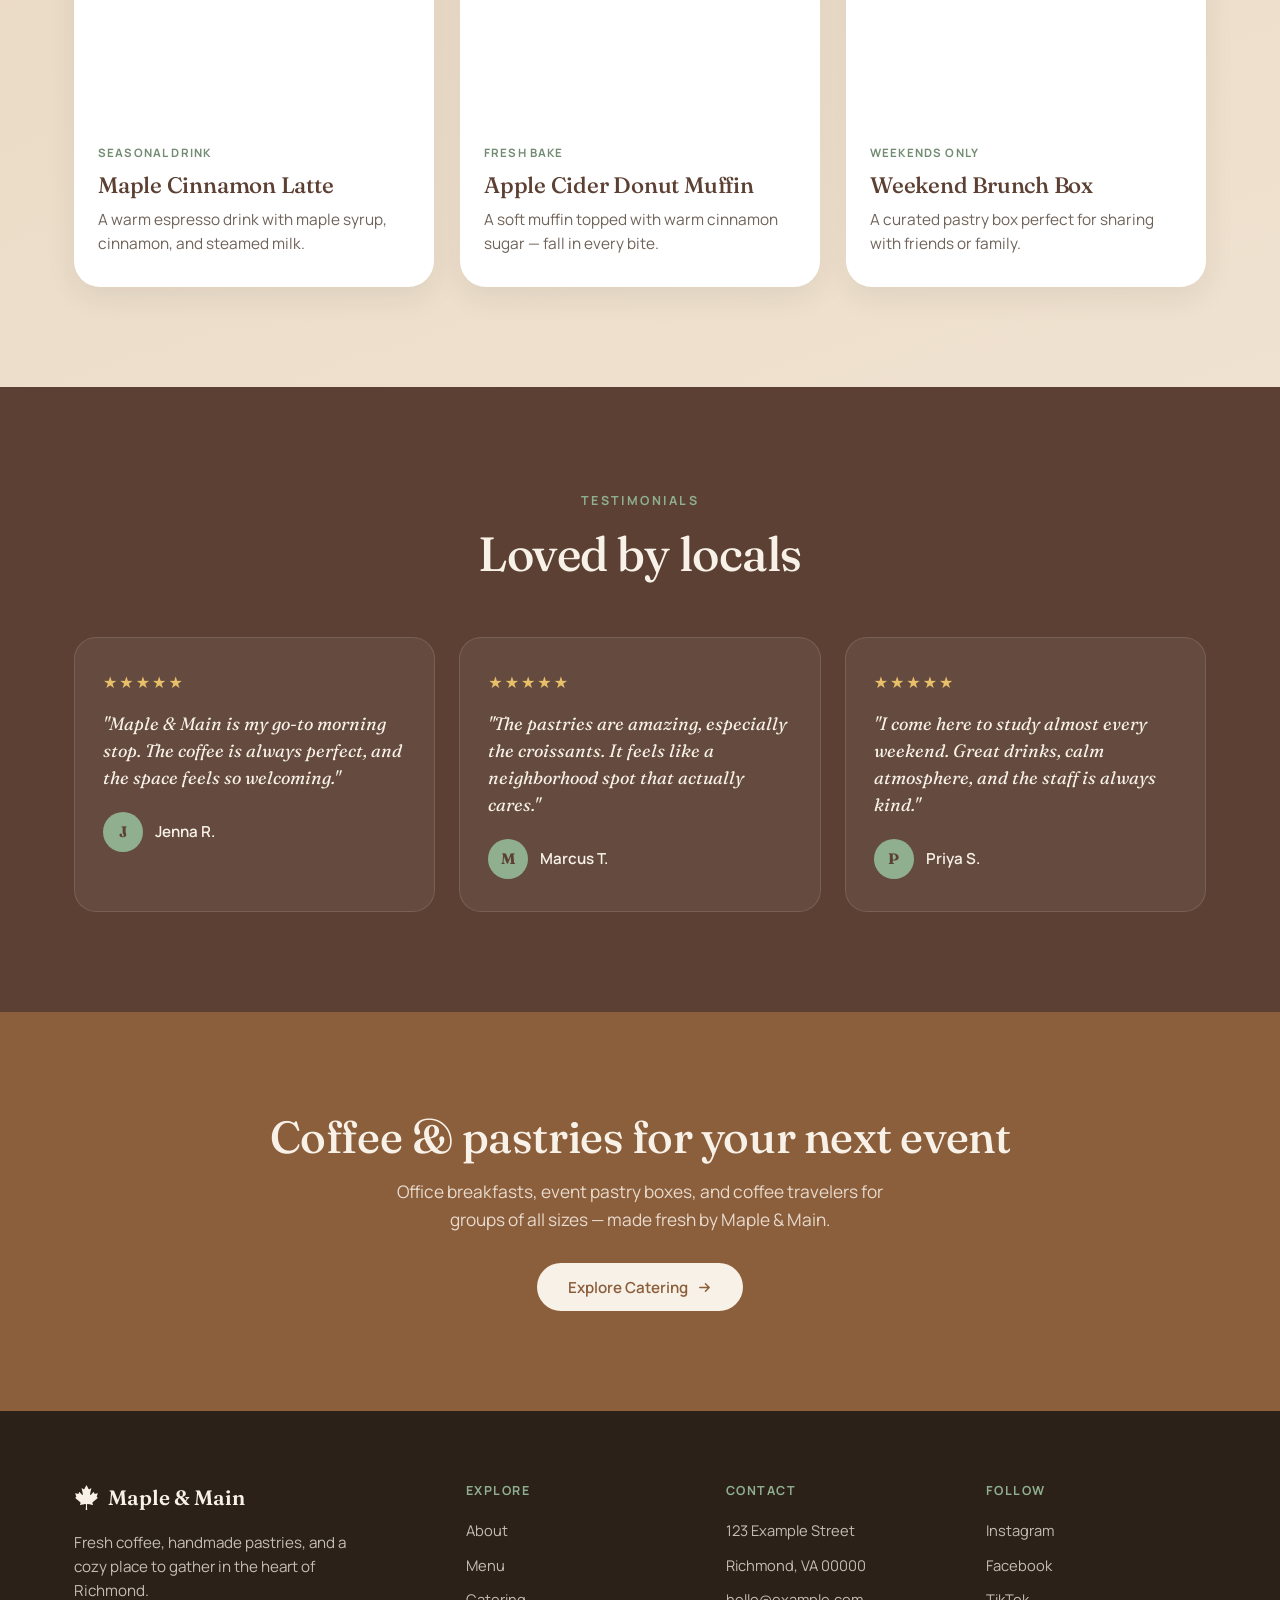
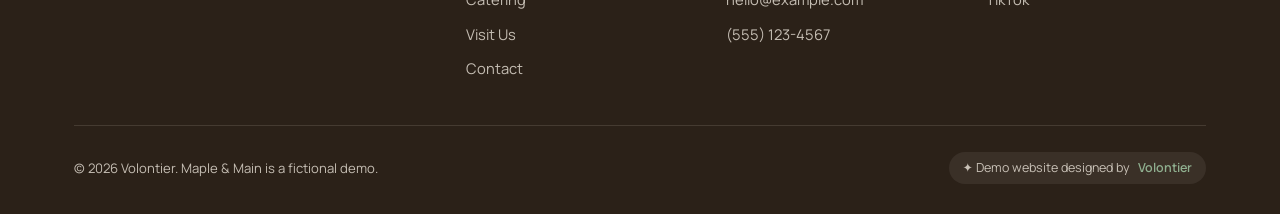
==== commit d938e90d: "Remove hero chip and set café footer copyright to Volontier Drop the floating 'Maple Latte' chip fro" ====
--- a/maple-main/index.html
+++ b/maple-main/index.html
@@ -65,7 +65,6 @@
       <div class="hero-visual reveal">
         <img class="hero-img-main" src="https://images.unsplash.com/photo-1442512595331-e89e73853f31?auto=format&fit=crop&w=900&q=80" alt="Latte and croissant on a wooden café table near a sunny window" loading="eager" />
         <img class="hero-img-float" src="https://images.unsplash.com/photo-1568254183919-78a4f43a2877?auto=format&fit=crop&w=400&q=80" alt="Display case of fresh pastries at Maple & Main Café" loading="lazy" />
-        <div class="hero-chip"><span class="chip-ic"><svg class="hd-ic"><use href="icons.svg#ic-cup"></use></svg></span><div><strong>Maple Latte</strong><span>Our house favorite</span></div></div>
       </div>
     </div>
   </header>
@@ -197,7 +196,7 @@
         <div class="footer-col"><h4>Follow</h4><ul><li><a href="#">Instagram</a></li><li><a href="#">Facebook</a></li><li><a href="#">TikTok</a></li></ul></div>
       </div>
       <div class="footer-bottom">
-        <span>© 2026 Maple &amp; Main Café. A fictional demo.</span>
+        <span>© 2026 Volontier. Maple &amp; Main is a fictional demo.</span>
         <span class="demo-credit">✦ Demo website designed by <a href="../portfolio.html">Volontier</a></span>
       </div>
     </div>
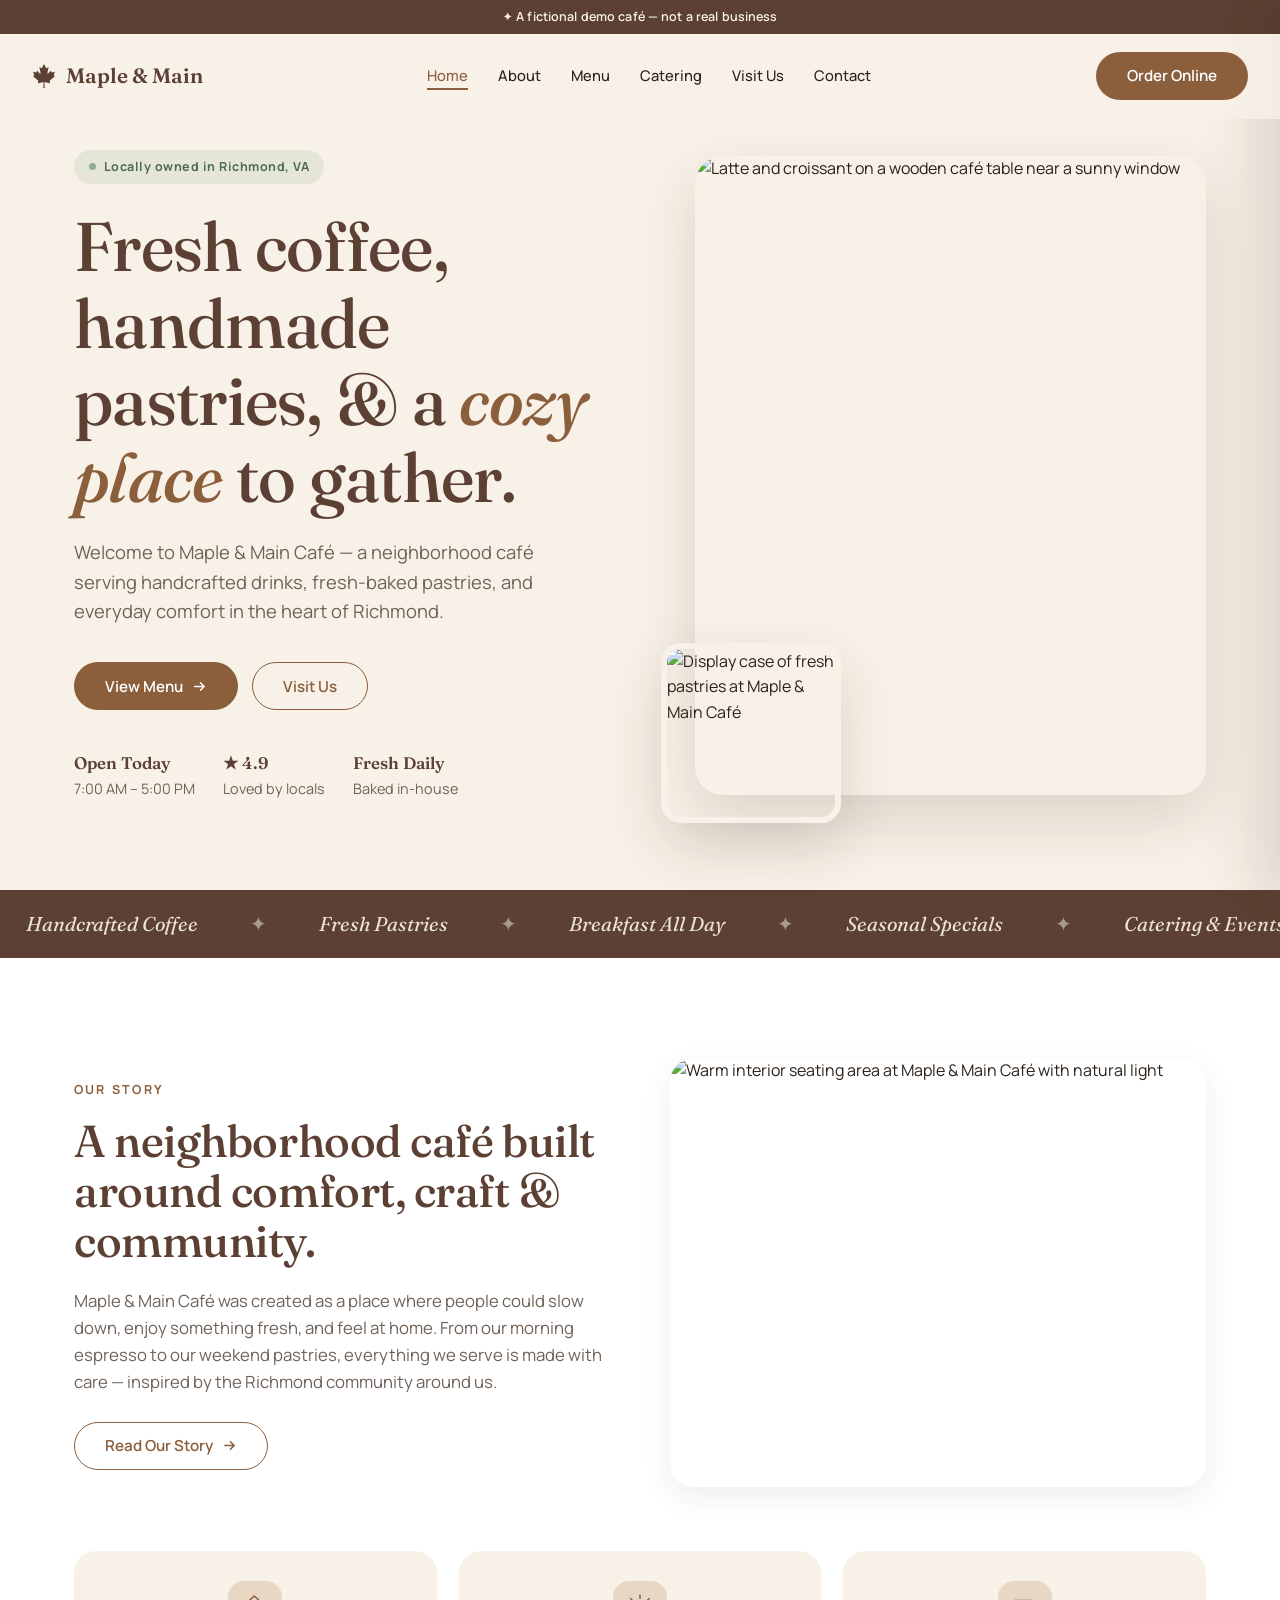
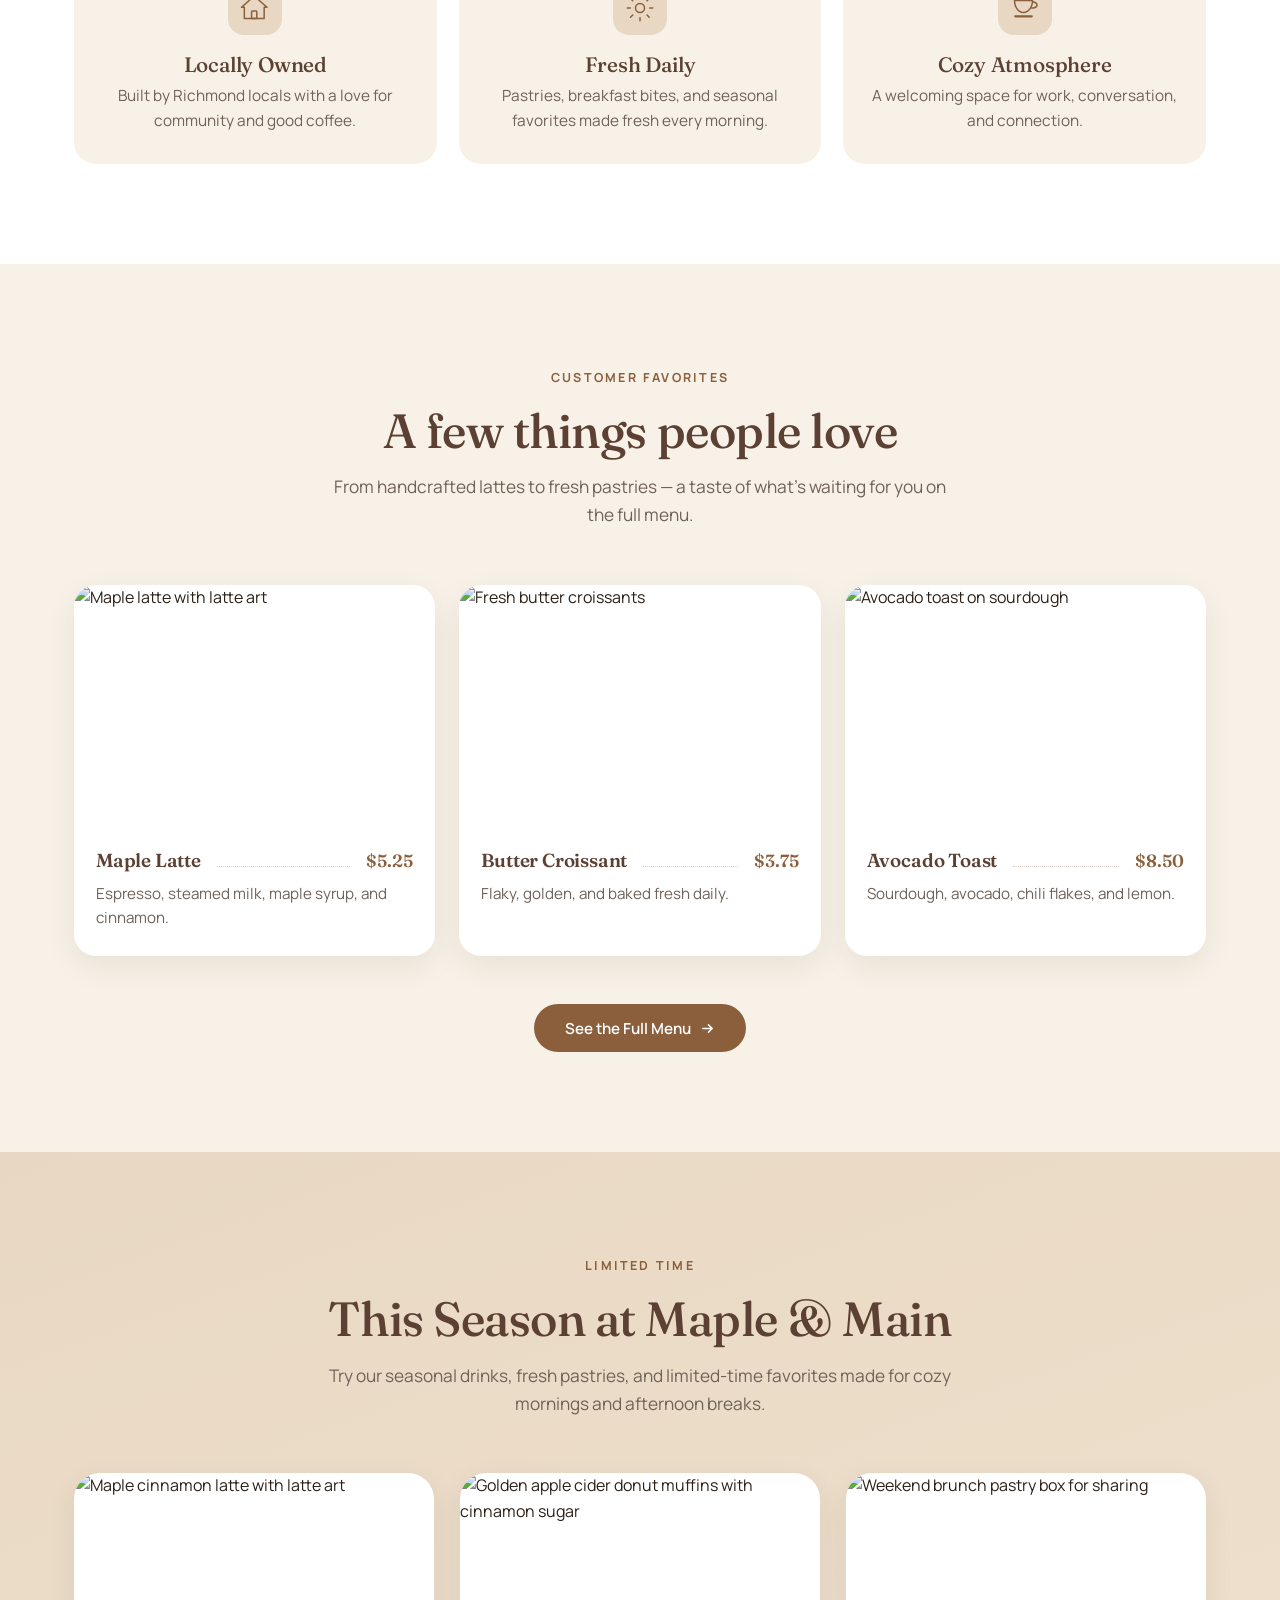
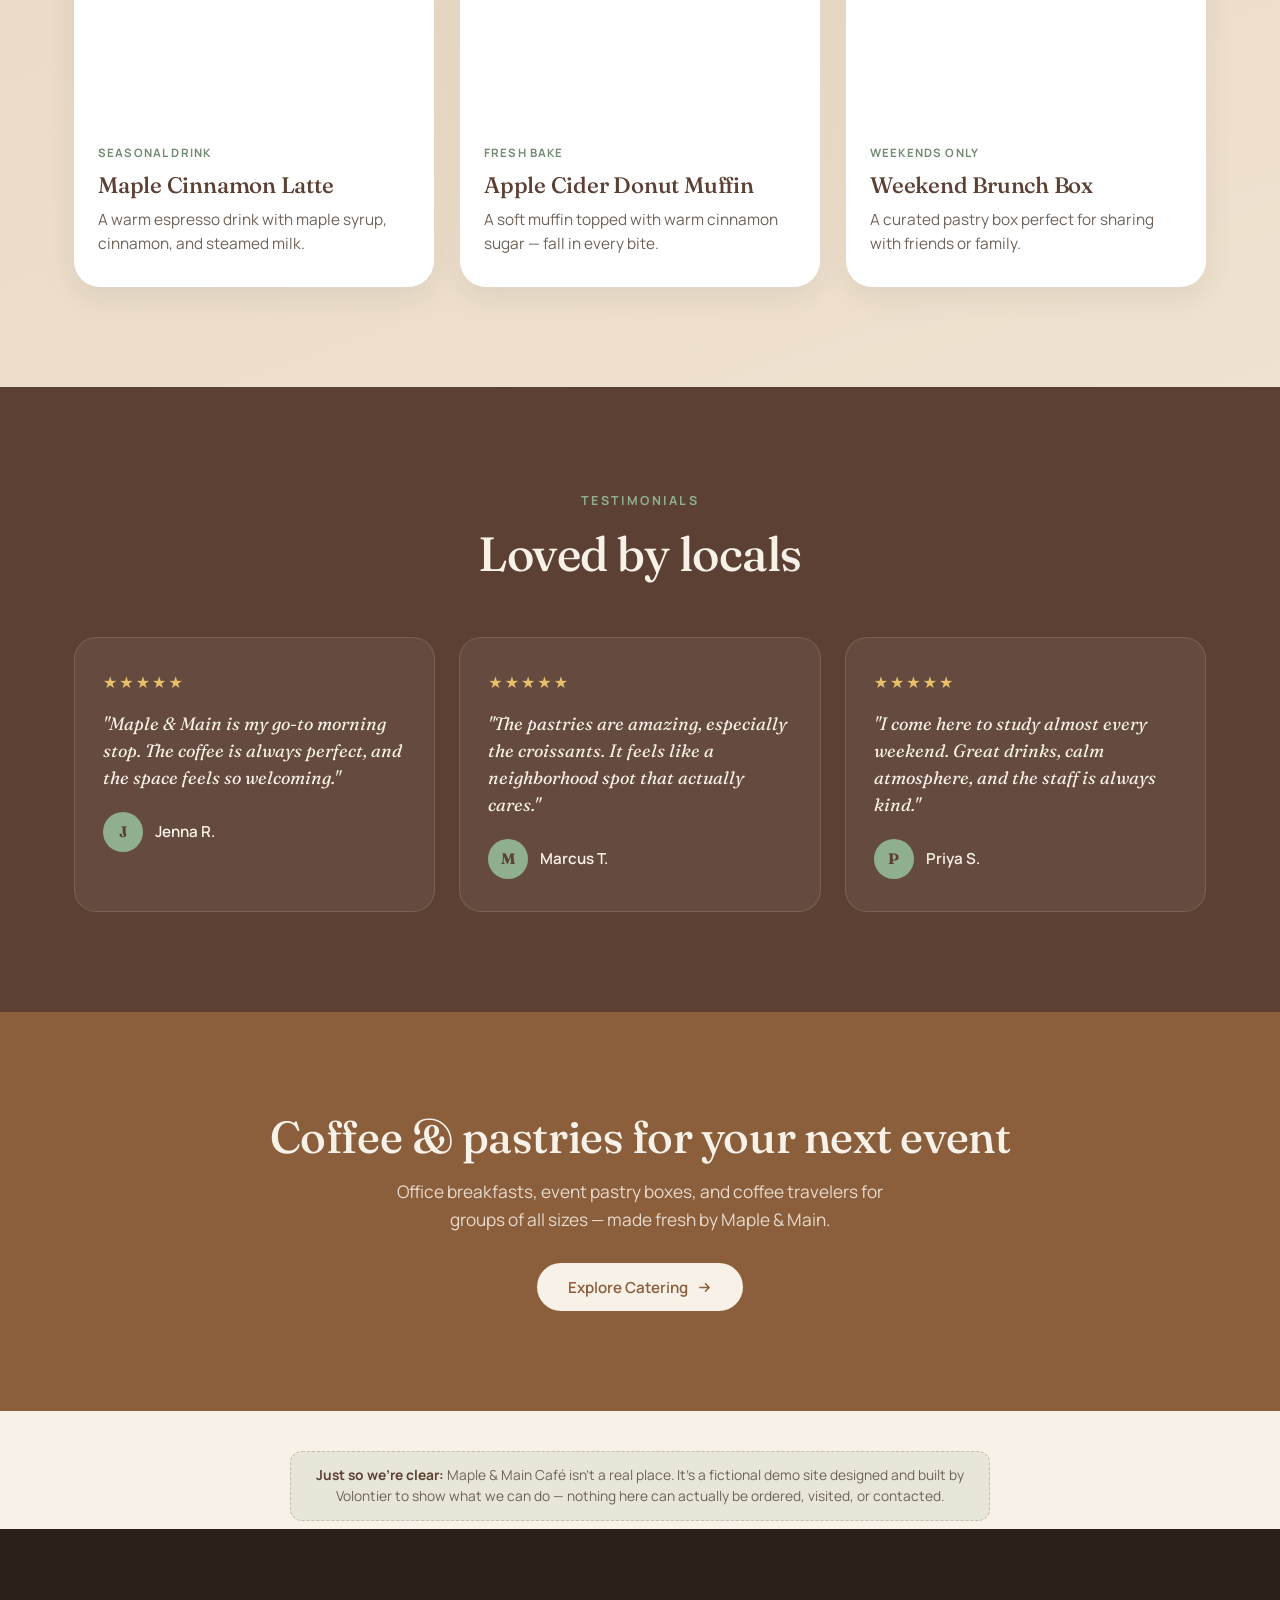
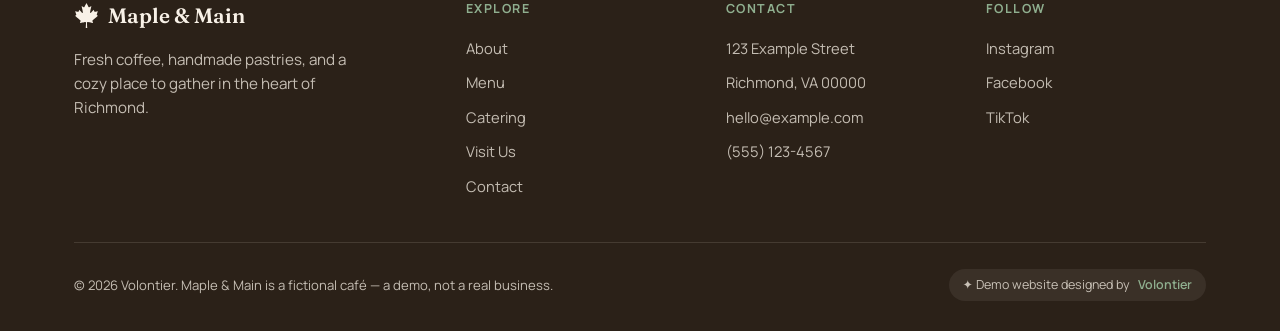
==== commit c0932716: "Add prominent fictional-business disclaimers across café demo Add a persistent top banner ('A fictio" ====
--- a/maple-main/index.html
+++ b/maple-main/index.html
@@ -18,6 +18,8 @@
   <link rel="stylesheet" href="styles.css" />
 </head>
 <body>
+
+  <div class="demo-banner" role="note">✦ A fictional demo café — not a real business</div>
 
   <nav id="nav">
     <a href="index.html" class="brand"><span class="leaf" aria-hidden="true"></span> Maple &amp; Main</a>
@@ -183,6 +185,13 @@
     </div>
   </section>
 
+  <!-- DEMO DISCLAIMER -->
+  <section style="padding:40px 0 8px;">
+    <div class="wrap">
+      <p class="demo-note" style="max-width:700px;margin:0 auto;text-align:center;"><strong>Just so we're clear:</strong> Maple &amp; Main Café isn't a real place. It's a fictional demo site designed and built by Volontier to show what we can do — nothing here can actually be ordered, visited, or contacted.</p>
+    </div>
+  </section>
+
   <!-- FOOTER -->
   <footer>
     <div class="wrap">
@@ -196,7 +205,7 @@
         <div class="footer-col"><h4>Follow</h4><ul><li><a href="#">Instagram</a></li><li><a href="#">Facebook</a></li><li><a href="#">TikTok</a></li></ul></div>
       </div>
       <div class="footer-bottom">
-        <span>© 2026 Volontier. Maple &amp; Main is a fictional demo.</span>
+        <span>© 2026 Volontier. Maple &amp; Main is a fictional café — a demo, not a real business.</span>
         <span class="demo-credit">✦ Demo website designed by <a href="../portfolio.html">Volontier</a></span>
       </div>
     </div>
--- a/maple-main/styles.css
+++ b/maple-main/styles.css
@@ -21,7 +21,7 @@
 
 * { margin: 0; padding: 0; box-sizing: border-box; }
 
-html { scroll-behavior: smooth; scroll-padding-top: 88px; }
+html { scroll-behavior: smooth; scroll-padding-top: 122px; }
 
 body {
   font-family: 'Manrope', system-ui, sans-serif;
@@ -81,9 +81,19 @@
 .btn-light { background: var(--white); color: var(--warm-brown); }
 .btn-light:hover { transform: translateY(-2px); box-shadow: var(--shadow); }
 
+/* ---------- Demo disclaimer banner ---------- */
+.demo-banner {
+  position: fixed; top: 0; left: 0; right: 0; z-index: 95;
+  height: 34px; display: grid; place-items: center;
+  background: var(--warm-brown); color: var(--cream);
+  font-size: clamp(0.66rem, 2.7vw, 0.78rem); font-weight: 600;
+  letter-spacing: 0.01em; text-align: center; padding: 0 14px;
+  white-space: nowrap; overflow: hidden;
+}
+
 /* ---------- Nav ---------- */
 nav {
-  position: fixed; top: 0; left: 0; right: 0; z-index: 100;
+  position: fixed; top: 34px; left: 0; right: 0; z-index: 100;
   display: flex; align-items: center; justify-content: space-between;
   padding: 18px 32px;
   background: rgba(248, 241, 231, 0.82);
@@ -462,7 +472,7 @@
   .wrap { padding: 0 20px; }
 
   /* Hero — tighter spacing & smaller type so it reads solid on phones */
-  .hero { padding: 100px 0 44px; }
+  .hero { padding: 122px 0 44px; }
   .hero-grid { gap: 24px; }
   .hero-visual { max-width: 100%; }
   .hero h1 { font-size: clamp(1.95rem, 8.5vw, 2.8rem); margin-bottom: 16px; }
@@ -477,7 +487,7 @@
   .hero-chip strong { font-size: 0.9rem; }
 
   /* Interior page heroes */
-  .page-hero { padding: 108px 0 46px; }
+  .page-hero { padding: 130px 0 46px; }
   .page-hero h1 { font-size: clamp(1.95rem, 7.5vw, 2.8rem); }
   .page-hero p { font-size: 1.02rem; }
 
